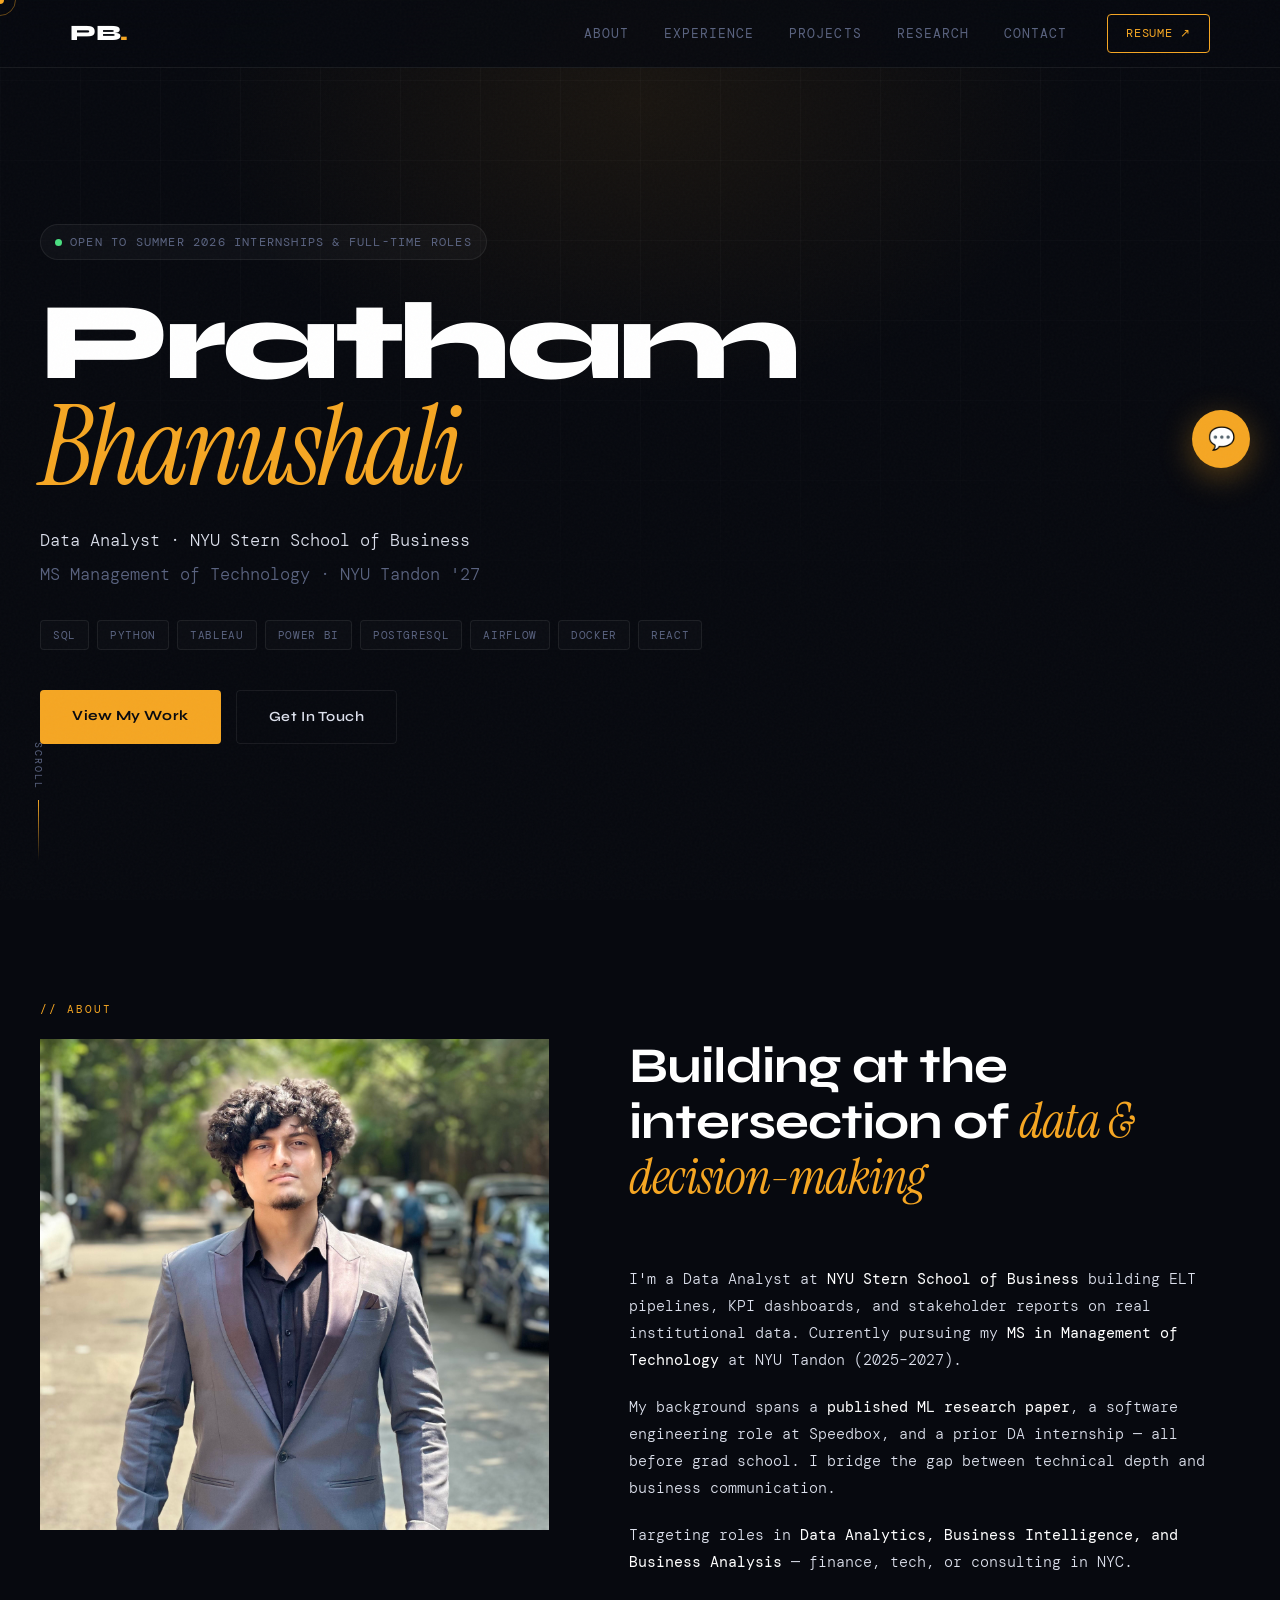
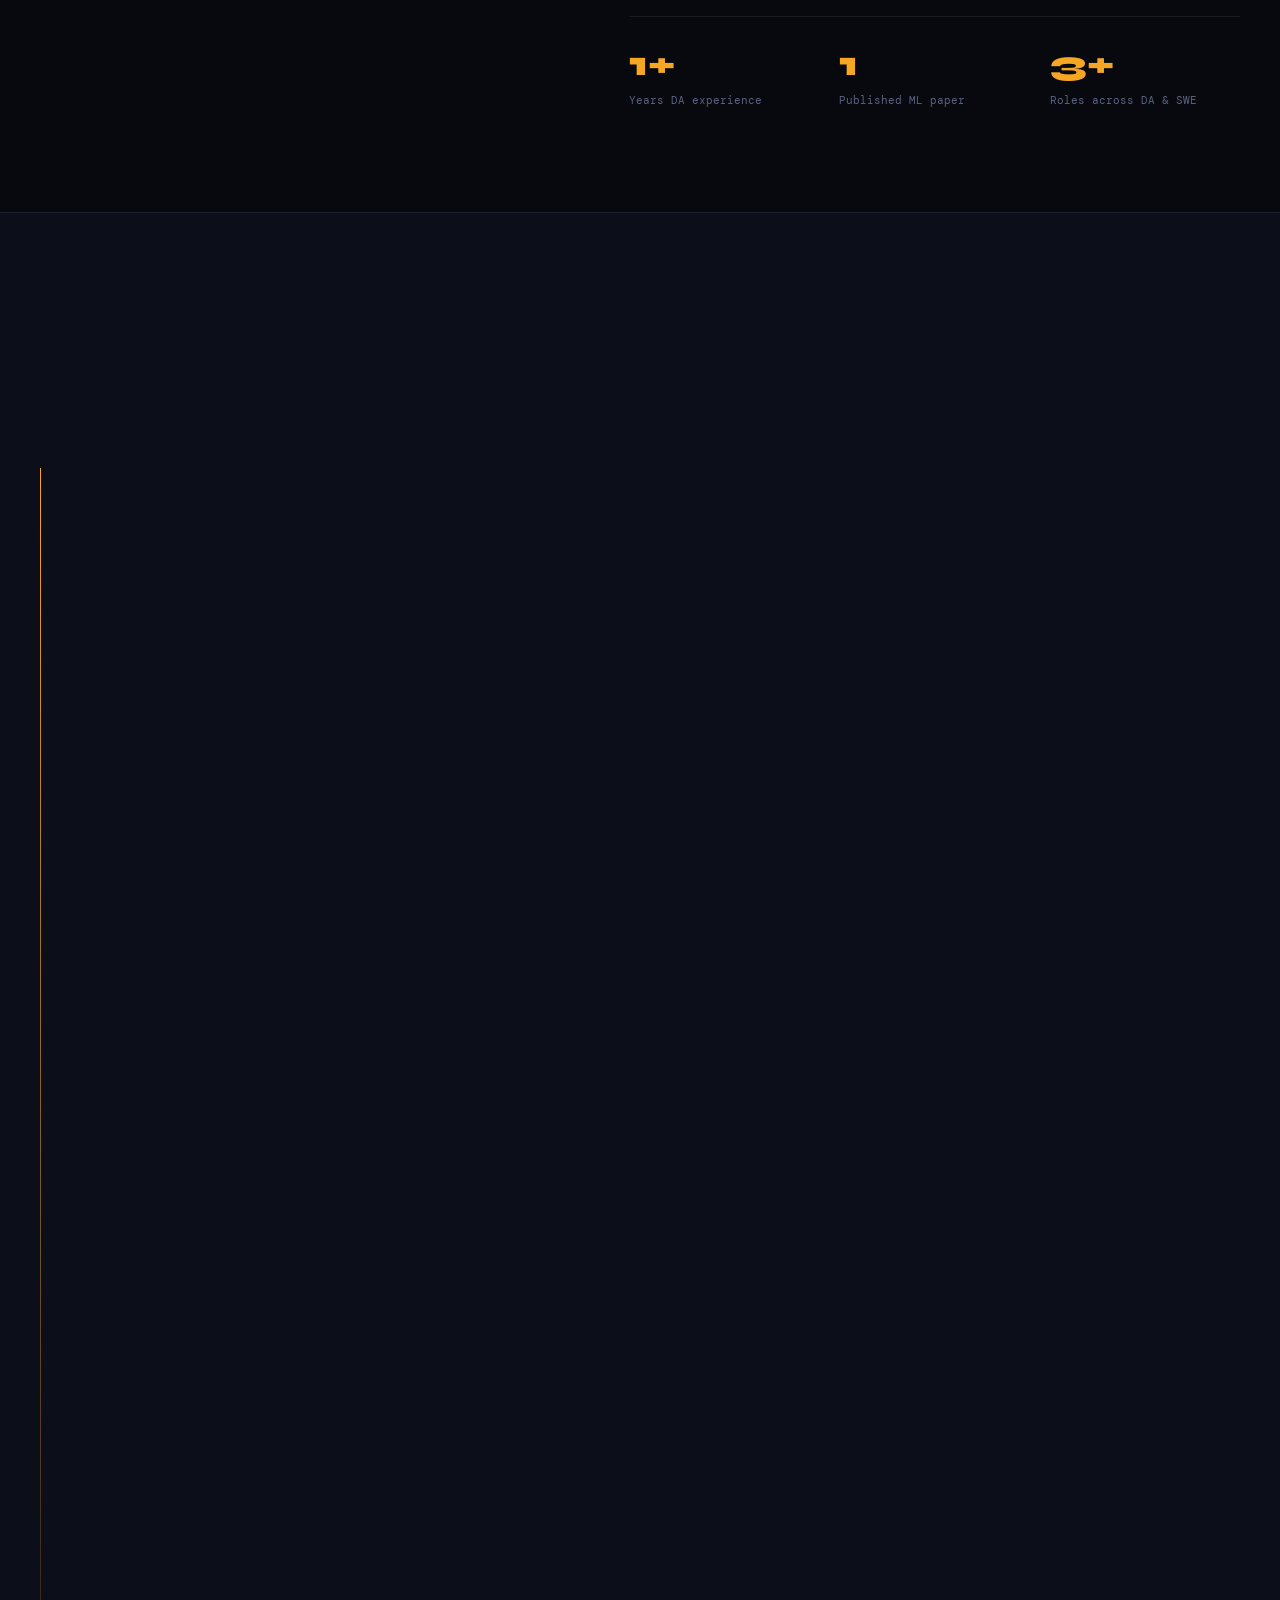
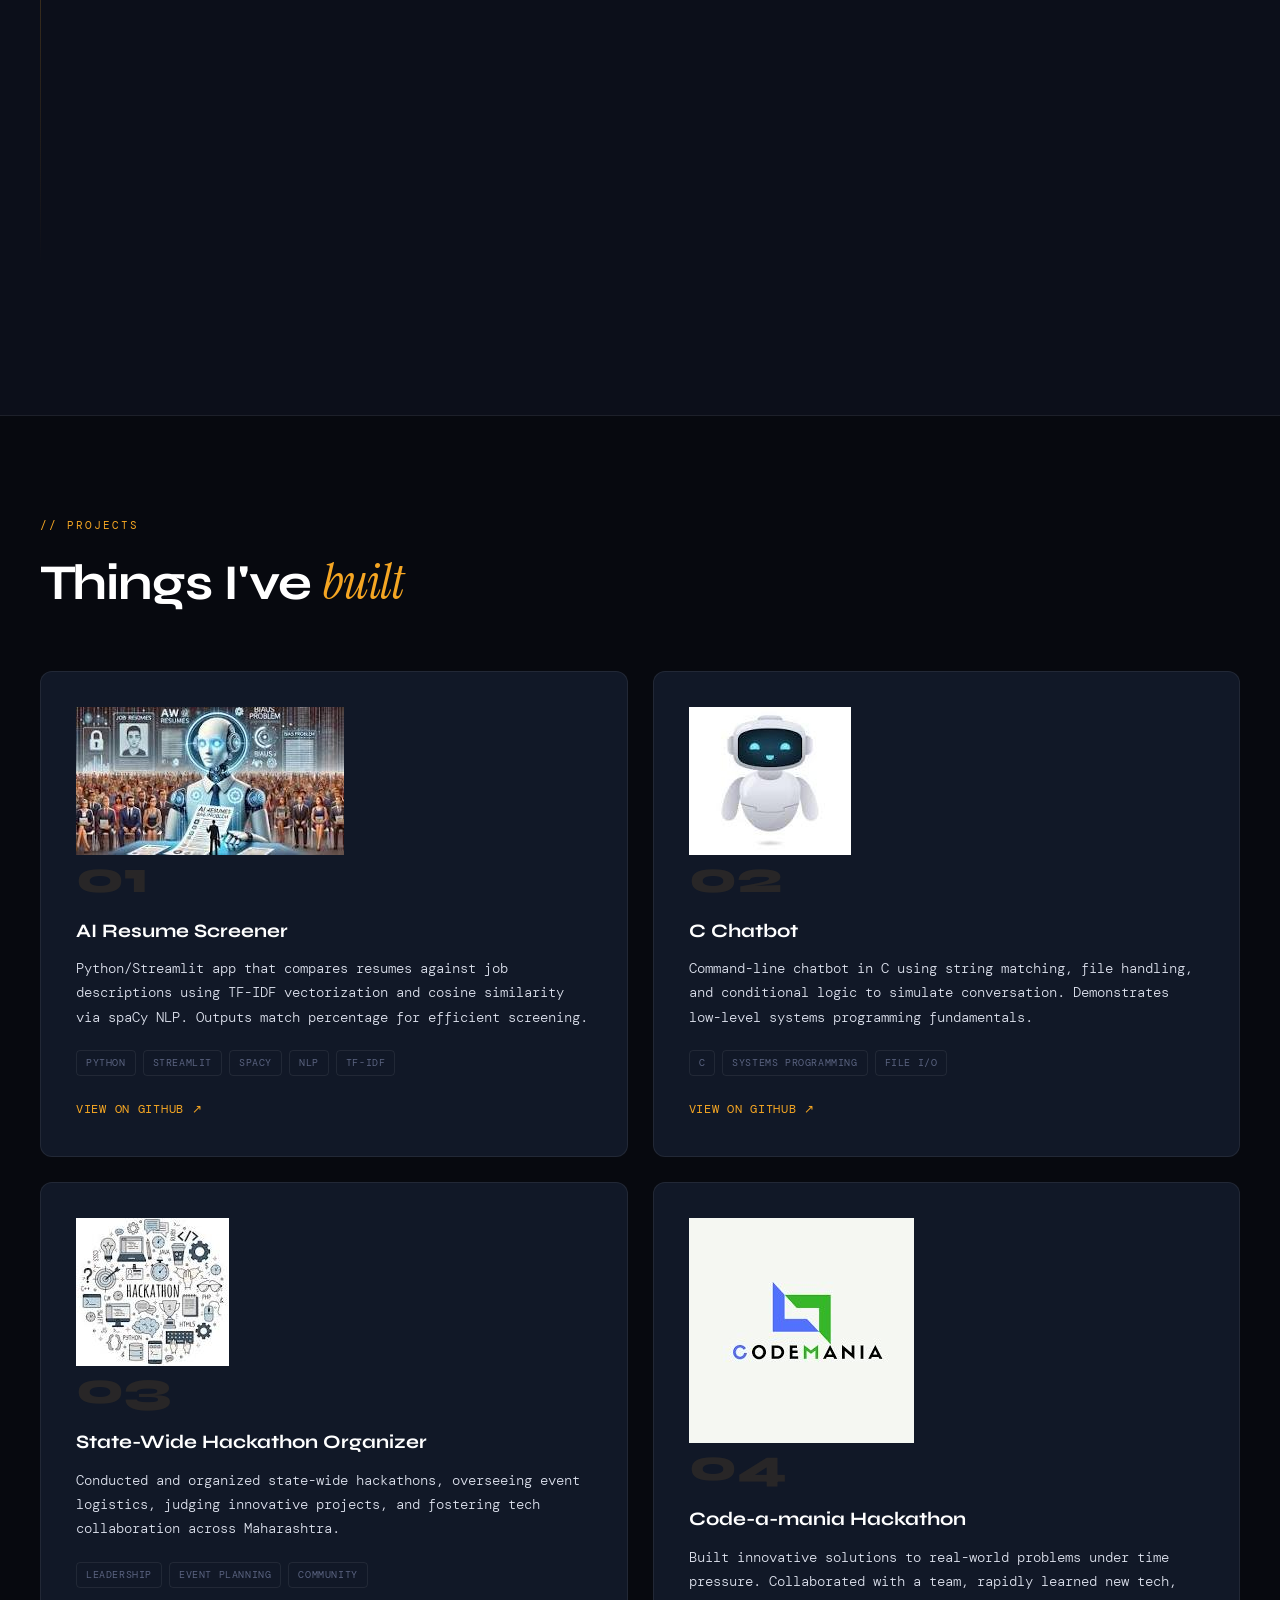
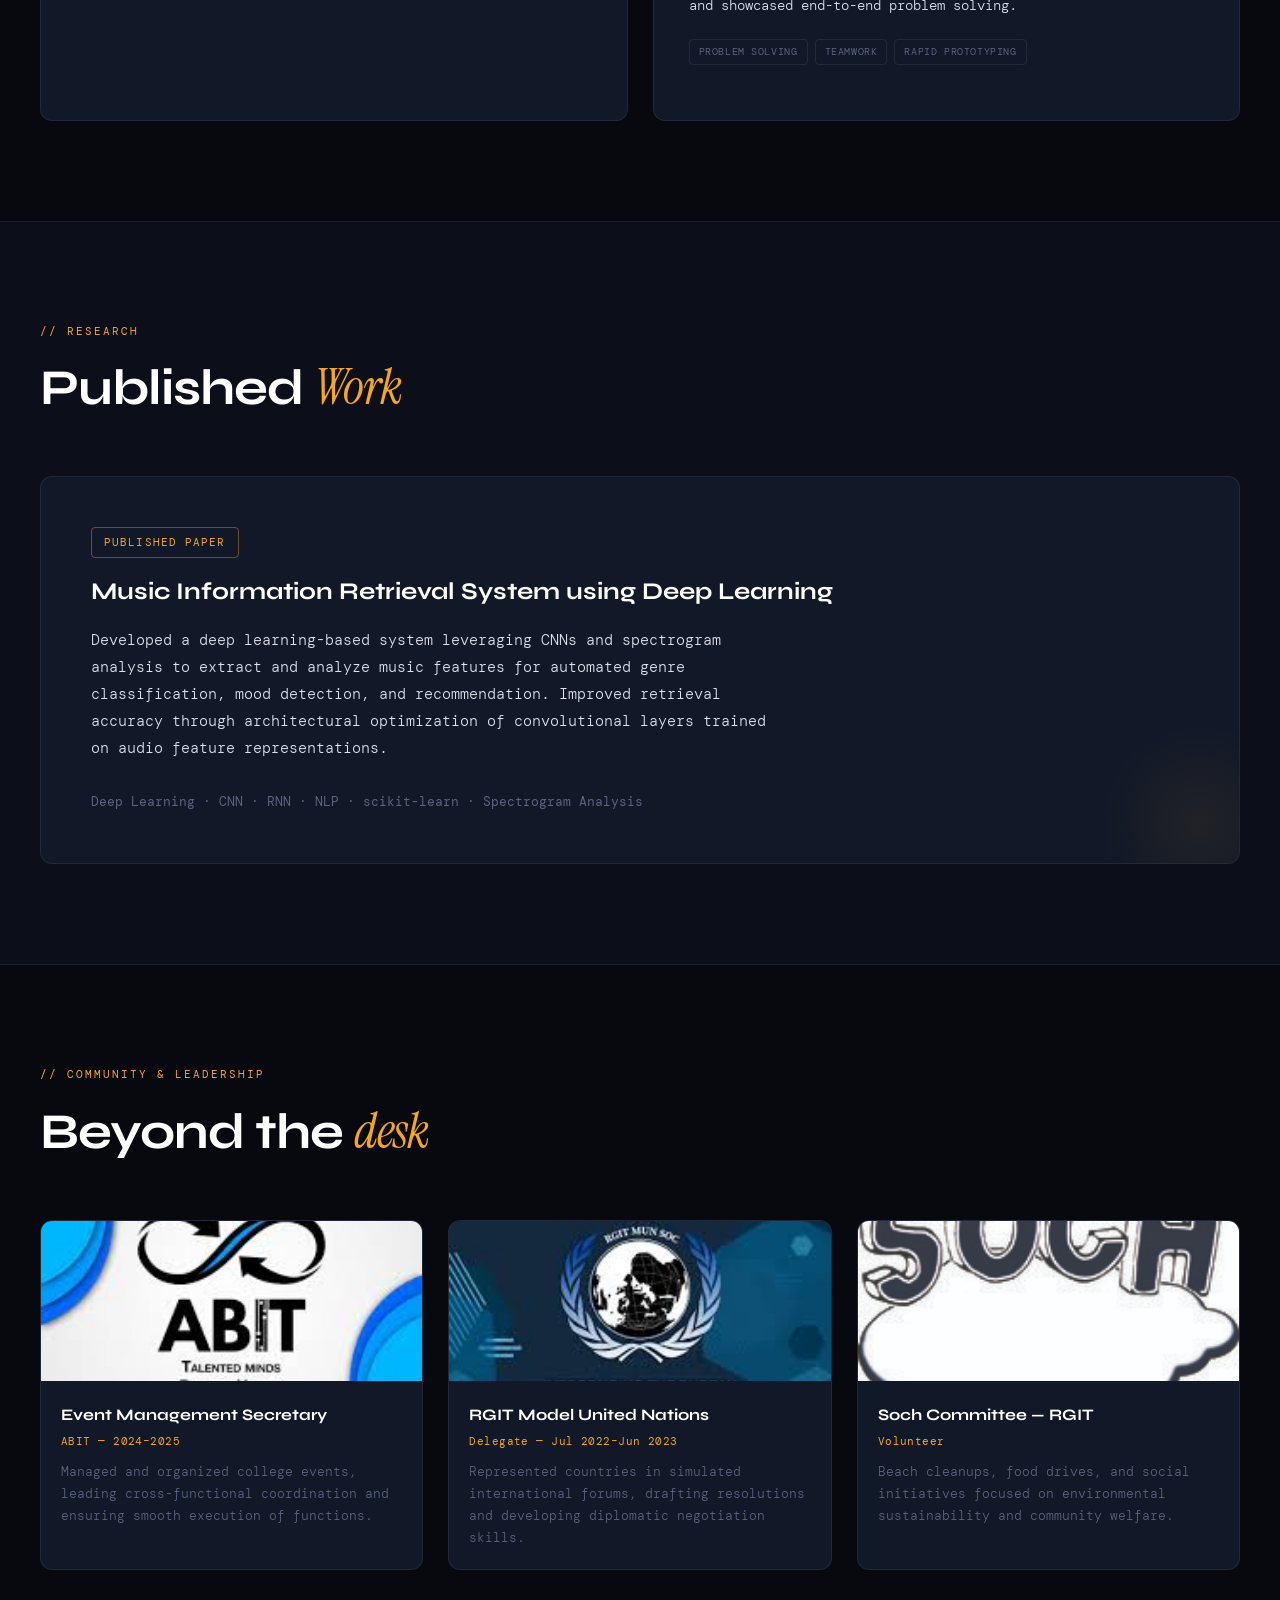
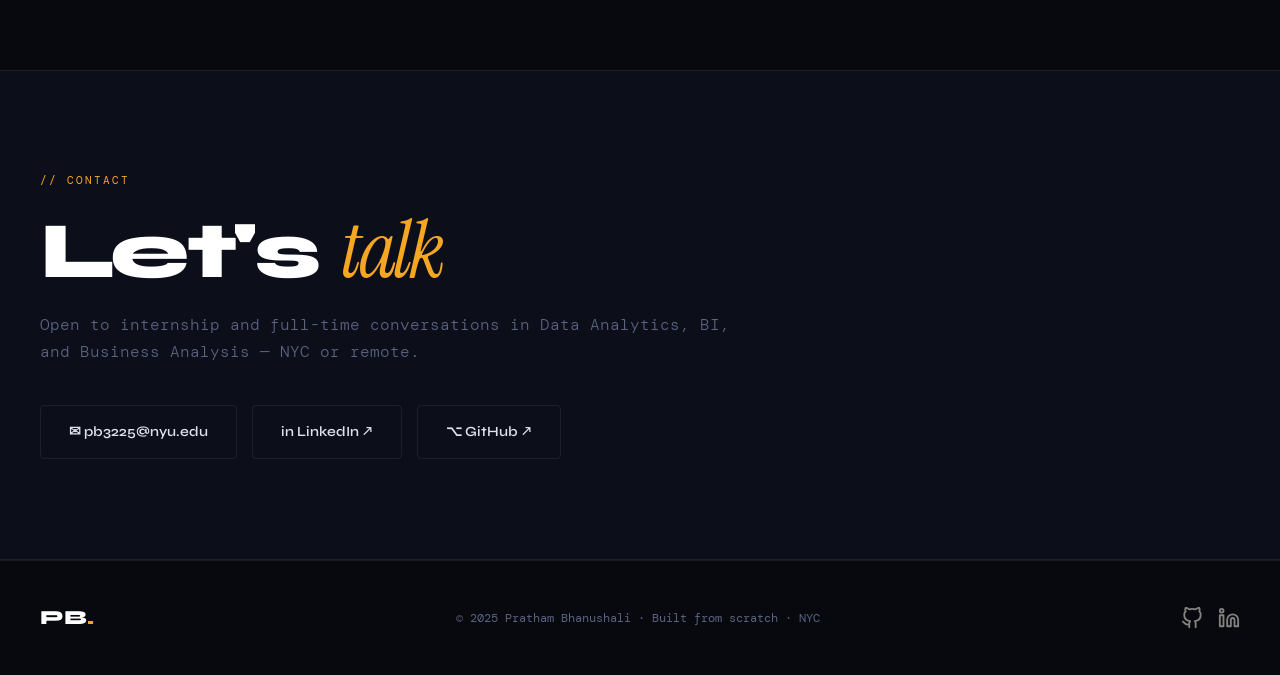
==== index.html @ a06446e1 "Required Updation" ====
<!DOCTYPE html>
<html lang="en">
<head>
<meta charset="UTF-8"/>
<meta name="viewport" content="width=device-width, initial-scale=1.0"/>
<title>Pratham Bhanushali — Data Analyst & Engineer</title>
<meta name="description" content="Pratham Bhanushali — Data Analyst at NYU Stern. MS Management of Technology, NYU Tandon. SQL, Python, Tableau, Power BI."/>
<link rel="preconnect" href="https://fonts.googleapis.com">
<link href="https://fonts.googleapis.com/css2?family=Syne:wght@400;600;700;800&family=DM+Mono:ital,wght@0,300;0,400;1,300&family=Instrument+Serif:ital@0;1&display=swap" rel="stylesheet">
<link rel="stylesheet" href="style.css"/>
</head>
<body>
<div class="cursor" id="cursor"></div>
<div class="cursor-follower" id="cursorFollower"></div>
<div class="noise"></div>

<nav class="nav" id="nav">
  <div class="nav-inner">
    <a href="#hero" class="nav-logo">PB<span class="dot">.</span></a>
    <ul class="nav-links">
      <li><a href="#about">About</a></li>
      <li><a href="#experience">Experience</a></li>
      <li><a href="#projects">Projects</a></li>
      <li><a href="#research">Research</a></li>
      <li><a href="#contact">Contact</a></li>
    </ul>
    <a href="https://drive.google.com/file/d/1Xzu3MZQym4DV-BEwbqrBFr-jGh66lBX3/view?usp=sharing" target="_blank" class="nav-resume">Resume ↗</a>
    <button class="hamburger" id="hamburger" aria-label="Menu"><span></span><span></span><span></span></button>
  </div>
  <div class="mobile-menu" id="mobileMenu">
    <a href="#about" class="mobile-link">About</a>
    <a href="#experience" class="mobile-link">Experience</a>
    <a href="#projects" class="mobile-link">Projects</a>
    <a href="#research" class="mobile-link">Research</a>
    <a href="#contact" class="mobile-link">Contact</a>
    <a href="https://drive.google.com/file/d/1Xzu3MZQym4DV-BEwbqrBFr-jGh66lBX3/view?usp=sharing" target="_blank" class="mobile-link">Resume ↗</a>
  </div>
</nav>

<!-- HERO -->
<section class="hero" id="hero">
  <div class="hero-bg-grid"></div>
  <div class="hero-glow"></div>
  <div class="hero-content">
    <div class="hero-eyebrow reveal"><span class="status-dot"></span>Open to Summer 2026 Internships &amp; Full-time Roles</div>
    <h1 class="hero-name reveal reveal-delay-1">Pratham<br/><em>Bhanushali</em></h1>
    <p class="hero-role reveal reveal-delay-2">Data Analyst · NYU Stern School of Business<br/><span class="muted">MS Management of Technology · NYU Tandon '27</span></p>
    <div class="hero-tags reveal reveal-delay-3">
      <span class="tag">SQL</span><span class="tag">Python</span><span class="tag">Tableau</span><span class="tag">Power BI</span><span class="tag">PostgreSQL</span><span class="tag">Airflow</span><span class="tag">Docker</span><span class="tag">React</span>
    </div>
    <div class="hero-cta reveal reveal-delay-4">
      <a href="#experience" class="btn-primary">View My Work</a>
      <a href="#contact" class="btn-ghost">Get In Touch</a>
    </div>
  </div>
  <div class="hero-scroll-hint"><span>scroll</span><div class="scroll-line"></div></div>
</section>

<!-- ABOUT -->
<section class="section" id="about">
  <div class="container">
    <div class="section-label reveal">// about</div>
    <div class="about-grid">
      <div class="about-left reveal">
        <div class="profile-img-wrap">
          <img src="images/pratham-profile.jpg" alt="Pratham Bhanushali" class="profile-img"/>
          <div class="profile-img-border"></div>
        </div>
      </div>
      <div class="about-right">
        <h2 class="section-title reveal">Building at the intersection of <em>data &amp; decision-making</em></h2>
        <p class="reveal reveal-delay-1">I'm a Data Analyst at <strong>NYU Stern School of Business</strong> building ELT pipelines, KPI dashboards, and stakeholder reports on real institutional data. Currently pursuing my <strong>MS in Management of Technology</strong> at NYU Tandon (2025–2027).</p>
        <p class="reveal reveal-delay-2">My background spans a <strong>published ML research paper</strong>, a software engineering role at Speedbox, and a prior DA internship — all before grad school. I bridge the gap between technical depth and business communication.</p>
        <p class="reveal reveal-delay-3">Targeting roles in <strong>Data Analytics, Business Intelligence, and Business Analysis</strong> — finance, tech, or consulting in NYC.</p>
        <div class="about-stats reveal reveal-delay-4">
          <div class="stat"><span class="stat-num">1+</span><span class="stat-label">Years DA experience</span></div>
          <div class="stat"><span class="stat-num">1</span><span class="stat-label">Published ML paper</span></div>
          <div class="stat"><span class="stat-num">3+</span><span class="stat-label">Roles across DA &amp; SWE</span></div>
        </div>
      </div>
    </div>
  </div>
</section>

<!-- EXPERIENCE -->
<section class="section section-dark" id="experience">
  <div class="container">
    <div class="section-label reveal">// experience</div>
    <h2 class="section-title reveal">Where I've <em>worked</em></h2>
    <div class="timeline">

      <div class="timeline-item reveal">
        <div class="timeline-meta"><span class="timeline-date">Jun 2025 – Present</span><span class="timeline-loc">New York, NY</span></div>
        <div class="timeline-card">
          <div class="stern-img-wrap">
            <img src="images/stern-building.svg" alt="NYU Stern School of Business" class="stern-img"/>
            <div class="stern-img-overlay"></div>
          </div>
          <div class="timeline-header">
            <div class="company-logo-text nyu">NYU<span>Stern</span></div>
            <div><h3>Data Analyst</h3><span class="company">NYU Stern School of Business</span></div>
          </div>
          <p>Building ELT pipelines and KPI dashboards on institutional data. Delivering stakeholder reports that inform strategic decisions. Real production data, real accountability.</p>
          <div class="skill-chips"><span>SQL</span><span>Python</span><span>Tableau</span><span>Power BI</span><span>Airflow</span><span>PostgreSQL</span></div>
        </div>
      </div>

      <div class="timeline-item reveal reveal-delay-1">
        <div class="timeline-meta"><span class="timeline-date">Apr 2024 – Jun 2025</span><span class="timeline-loc">Mumbai, India</span></div>
        <div class="timeline-card">
          <div class="timeline-header">
            <div class="timeline-logo-wrap"><img src="images/Speedbox-image.jpg" alt="Speedbox" class="company-logo-img"/></div>
            <div><h3>Software Developer</h3><span class="company">Speedbox</span></div>
          </div>
          <p>Built and maintained white-labelled SaaS platforms. Improved backend infrastructure, optimized performance, and shipped features in Agile sprints.</p>
          <div class="skill-chips"><span>React</span><span>REST APIs</span><span>Docker</span><span>Git</span><span>Agile/Scrum</span></div>
        </div>
      </div>

      <div class="timeline-item reveal reveal-delay-2">
        <div class="timeline-meta"><span class="timeline-date">Apr 2023 – Dec 2023</span><span class="timeline-loc">Mumbai, India</span></div>
        <div class="timeline-card">
          <div class="timeline-header">
            <div class="timeline-logo-wrap"><img src="images/WebWork-image.jpg" alt="Web Work" class="company-logo-img"/></div>
            <div><h3>Data Analyst Intern</h3><span class="company">Web Work</span></div>
          </div>
          <p>Cleaned and analyzed large datasets with Python and Excel. Built Tableau dashboards visualizing key metrics. Data models that improved operational efficiency by <strong>15%</strong>.</p>
          <div class="skill-chips"><span>Python</span><span>SQL</span><span>Tableau</span><span>Power BI</span><span>Excel</span><span>AWS</span></div>
        </div>
      </div>

    </div>
  </div>
</section>

<!-- PROJECTS -->
<section class="section" id="projects">
  <div class="container">
    <div class="section-label reveal">// projects</div>
    <h2 class="section-title reveal">Things I've <em>built</em></h2>
    <div class="projects-grid">

      <div class="project-card reveal">
        <div class="project-img-wrap"><img src="images/Ai-image.png" alt="AI Resume Screener"/></div>
        <div class="project-body">
          <div class="project-num">01</div>
          <h3>AI Resume Screener</h3>
          <p>Python/Streamlit app that compares resumes against job descriptions using TF-IDF vectorization and cosine similarity via spaCy NLP. Outputs match percentage for efficient screening.</p>
          <div class="project-tech"><span>Python</span><span>Streamlit</span><span>spaCy</span><span>NLP</span><span>TF-IDF</span></div>
          <a href="https://github.com/pratham2888/AI-Resume-Screener" target="_blank" class="project-link">View on GitHub ↗</a>
        </div>
      </div>

      <div class="project-card reveal reveal-delay-1">
        <div class="project-img-wrap"><img src="images/chat-bot.png" alt="C Chatbot"/></div>
        <div class="project-body">
          <div class="project-num">02</div>
          <h3>C Chatbot</h3>
          <p>Command-line chatbot in C using string matching, file handling, and conditional logic to simulate conversation. Demonstrates low-level systems programming fundamentals.</p>
          <div class="project-tech"><span>C</span><span>Systems Programming</span><span>File I/O</span></div>
          <a href="https://github.com/pratham2888/C-Chatbot" target="_blank" class="project-link">View on GitHub ↗</a>
        </div>
      </div>

      <div class="project-card reveal reveal-delay-2">
        <div class="project-img-wrap"><img src="images/Hackathon-image.jpg" alt="Hackathon"/></div>
        <div class="project-body">
          <div class="project-num">03</div>
          <h3>State-Wide Hackathon Organizer</h3>
          <p>Conducted and organized state-wide hackathons, overseeing event logistics, judging innovative projects, and fostering tech collaboration across Maharashtra.</p>
          <div class="project-tech"><span>Leadership</span><span>Event Planning</span><span>Community</span></div>
        </div>
      </div>

      <div class="project-card reveal reveal-delay-3">
        <div class="project-img-wrap code-img"><img src="images/Code-Mania-image.png" alt="Code-a-mania"/></div>
        <div class="project-body">
          <div class="project-num">04</div>
          <h3>Code-a-mania Hackathon</h3>
          <p>Built innovative solutions to real-world problems under time pressure. Collaborated with a team, rapidly learned new tech, and showcased end-to-end problem solving.</p>
          <div class="project-tech"><span>Problem Solving</span><span>Teamwork</span><span>Rapid Prototyping</span></div>
        </div>
      </div>

    </div>
  </div>
</section>

<!-- RESEARCH -->
<section class="section section-dark" id="research">
  <div class="container">
    <div class="section-label reveal">// research</div>
    <h2 class="section-title reveal">Published <em>Work</em></h2>
    <div class="research-card reveal">
      <div class="research-badge">Published Paper</div>
      <h3>Music Information Retrieval System using Deep Learning</h3>
      <p>Developed a deep learning-based system leveraging CNNs and spectrogram analysis to extract and analyze music features for automated genre classification, mood detection, and recommendation. Improved retrieval accuracy through architectural optimization of convolutional layers trained on audio feature representations.</p>
      <div class="research-meta"><span>Deep Learning · CNN · RNN · NLP · scikit-learn · Spectrogram Analysis</span></div>
    </div>
  </div>
</section>

<!-- COMMUNITY -->
<section class="section" id="community">
  <div class="container">
    <div class="section-label reveal">// community &amp; leadership</div>
    <h2 class="section-title reveal">Beyond the <em>desk</em></h2>
    <div class="community-grid">
      <div class="community-card reveal">
        <div class="community-img-wrap"><img src="images/ABIT-IMAGE.jpg" alt="ABIT"/></div>
        <div class="community-body">
          <h4>Event Management Secretary</h4>
          <span class="community-org">ABIT — 2024–2025</span>
          <p>Managed and organized college events, leading cross-functional coordination and ensuring smooth execution of functions.</p>
        </div>
      </div>
      <div class="community-card reveal reveal-delay-1">
        <div class="community-img-wrap"><img src="images/Mun-image.jpg" alt="RGIT MUN"/></div>
        <div class="community-body">
          <h4>RGIT Model United Nations</h4>
          <span class="community-org">Delegate — Jul 2022–Jun 2023</span>
          <p>Represented countries in simulated international forums, drafting resolutions and developing diplomatic negotiation skills.</p>
        </div>
      </div>
      <div class="community-card reveal reveal-delay-2">
        <div class="community-img-wrap"><img src="images/Soch-image.jpg" alt="Soch"/></div>
        <div class="community-body">
          <h4>Soch Committee — RGIT</h4>
          <span class="community-org">Volunteer</span>
          <p>Beach cleanups, food drives, and social initiatives focused on environmental sustainability and community welfare.</p>
        </div>
      </div>
    </div>
  </div>
</section>

<!-- CONTACT -->
<section class="section section-dark" id="contact">
  <div class="container">
    <div class="section-label reveal">// contact</div>
    <div class="contact-block reveal">
      <h2 class="contact-heading">Let's <em>talk</em></h2>
      <p class="contact-sub">Open to internship and full-time conversations in Data Analytics, BI, and Business Analysis — NYC or remote.</p>
      <div class="contact-links">
        <a href="mailto:pb3225@nyu.edu" class="contact-btn">✉ pb3225@nyu.edu</a>
        <a href="https://www.linkedin.com/in/pratham96328/" target="_blank" class="contact-btn">in LinkedIn ↗</a>
        <a href="https://github.com/pratham2888" target="_blank" class="contact-btn">⌥ GitHub ↗</a>
      </div>
    </div>
  </div>
</section>

<!-- FOOTER -->
<footer class="footer">
  <div class="container footer-inner">
    <span class="footer-logo">PB<span class="dot">.</span></span>
    <span class="footer-copy">© 2025 Pratham Bhanushali · Built from scratch · NYC</span>
    <div class="footer-socials">
      <a href="https://github.com/pratham2888" target="_blank"><img src="images/github.svg" alt="GitHub" class="footer-icon"/></a>
      <a href="https://www.linkedin.com/in/pratham96328/" target="_blank"><img src="images/linkedin.svg" alt="LinkedIn" class="footer-icon"/></a>
    </div>
  </div>
</footer>

<a href="#hero" class="back-to-top" id="backToTop">
  <img src="images/arrow-up.svg" alt="Back to Top"/>
</a>

<!-- CHATBOT -->
<div class="chat-widget" id="chatWidget">
  <button class="chat-toggle" id="chatToggle" aria-label="Open chat">
    <span class="chat-icon-open">💬</span>
    <span class="chat-icon-close">✕</span>
  </button>
  <div class="chat-panel" id="chatPanel">
    <div class="chat-header">
      <div class="chat-avatar"><img src="images/pratham-profile.jpg" alt="Pratham" class="chat-avatar-img"/></div>
      <div>
        <div class="chat-name">Ask about Pratham</div>
        <div class="chat-status"><span class="status-dot"></span> Always on</div>
      </div>
    </div>
    <div class="chat-messages" id="chatMessages">
      <div class="msg bot"><div class="msg-bubble">Hey! 👋 I'm Pratham's portfolio bot. Ask me about his experience, skills, projects, or how to reach him.</div></div>
      <div class="chat-suggestions" id="suggestions">
        <button class="suggestion" data-q="What does Pratham do?">What does he do?</button>
        <button class="suggestion" data-q="What are his skills?">His skills</button>
        <button class="suggestion" data-q="Where has he worked?">Work experience</button>
        <button class="suggestion" data-q="How do I contact him?">Contact info</button>
      </div>
    </div>
    <div class="chat-input-row">
      <input type="text" class="chat-input" id="chatInput" placeholder="Ask me anything..." autocomplete="off"/>
      <button class="chat-send" id="chatSend">→</button>
    </div>
  </div>
</div>

<script src="script.js"></script>
</body>
</html>
---- style.css ----
/* =========================================
   ROOT & RESET
========================================= */
*, *::before, *::after { margin: 0; padding: 0; box-sizing: border-box; }

:root {
  --bg: #07090f;
  --bg2: #0c0f1a;
  --surface: #111827;
  --surface2: #1c2336;
  --border: rgba(255,255,255,0.07);
  --amber: #f5a623;
  --amber2: #ffd280;
  --text: #dde1ed;
  --muted: #5a6380;
  --white: #ffffff;
  --font-display: 'Syne', sans-serif;
  --font-body: 'DM Mono', monospace;
  --font-serif: 'Instrument Serif', serif;
  --nav-h: 68px;
  --ease: cubic-bezier(0.16, 1, 0.3, 1);
}

html { font-size: 62.5%; scroll-behavior: smooth; }

body {
  font-family: var(--font-body);
  font-size: 1.5rem;
  background: var(--bg);
  color: var(--text);
  line-height: 1.7;
  overflow-x: hidden;
  cursor: none;
}

a { text-decoration: none; color: inherit; }
img { max-width: 100%; display: block; }

/* =========================================
   NOISE TEXTURE OVERLAY
========================================= */
.noise {
  position: fixed;
  inset: 0;
  z-index: 9999;
  pointer-events: none;
  opacity: 0.025;
  background-image: url("data:image/svg+xml,%3Csvg viewBox='0 0 512 512' xmlns='http://www.w3.org/2000/svg'%3E%3Cfilter id='noise'%3E%3CfeTurbulence type='fractalNoise' baseFrequency='0.75' numOctaves='4' stitchTiles='stitch'/%3E%3C/filter%3E%3Crect width='100%25' height='100%25' filter='url(%23noise)'/%3E%3C/svg%3E");
}

/* =========================================
   CUSTOM CURSOR
========================================= */
.cursor {
  width: 8px; height: 8px;
  background: var(--amber);
  border-radius: 50%;
  position: fixed;
  pointer-events: none;
  z-index: 10000;
  transition: transform 0.1s;
  transform: translate(-50%, -50%);
}
.cursor-follower {
  width: 32px; height: 32px;
  border: 1px solid rgba(245,166,35,0.4);
  border-radius: 50%;
  position: fixed;
  pointer-events: none;
  z-index: 9999;
  transition: transform 0.12s var(--ease), width 0.2s, height 0.2s, opacity 0.2s;
  transform: translate(-50%, -50%);
}
body:hover .cursor { opacity: 1; }

/* =========================================
   NAV
========================================= */
.nav {
  position: fixed;
  top: 0; left: 0; right: 0;
  height: var(--nav-h);
  z-index: 1000;
  background: rgba(7,9,15,0.8);
  backdrop-filter: blur(16px);
  -webkit-backdrop-filter: blur(16px);
  border-bottom: 1px solid var(--border);
  transition: background 0.3s;
}
.nav-inner {
  max-width: 1200px;
  margin: 0 auto;
  padding: 0 3rem;
  height: 100%;
  display: flex;
  align-items: center;
  gap: 4rem;
}
.nav-logo {
  font-family: var(--font-display);
  font-weight: 800;
  font-size: 2.2rem;
  color: var(--white);
  letter-spacing: -0.02em;
  margin-right: auto;
}
.nav-logo .dot { color: var(--amber); }
.nav-links {
  display: flex; list-style: none; gap: 3.5rem;
}
.nav-links a {
  font-size: 1.3rem;
  letter-spacing: 0.08em;
  text-transform: uppercase;
  color: var(--muted);
  transition: color 0.2s;
  position: relative;
}
.nav-links a::after {
  content: '';
  position: absolute;
  bottom: -4px; left: 0;
  width: 0; height: 1px;
  background: var(--amber);
  transition: width 0.3s var(--ease);
}
.nav-links a:hover { color: var(--white); }
.nav-links a:hover::after { width: 100%; }
.nav-resume {
  font-size: 1.2rem;
  letter-spacing: 0.06em;
  text-transform: uppercase;
  padding: 0.8rem 1.8rem;
  border: 1px solid var(--amber);
  color: var(--amber);
  border-radius: 4px;
  transition: all 0.2s;
  white-space: nowrap;
}
.nav-resume:hover { background: var(--amber); color: var(--bg); }
.hamburger {
  display: none; flex-direction: column;
  gap: 5px; background: none; border: none;
  cursor: none; padding: 5px;
}
.hamburger span {
  display: block; width: 24px; height: 1.5px;
  background: var(--text); transition: all 0.3s;
}
.mobile-menu {
  display: none;
  flex-direction: column;
  background: var(--bg2);
  border-bottom: 1px solid var(--border);
  padding: 2rem 3rem;
  gap: 1.5rem;
}
.mobile-link {
  font-size: 1.6rem; color: var(--muted);
  padding: 0.8rem 0;
  border-bottom: 1px solid var(--border);
  transition: color 0.2s;
}
.mobile-link:hover { color: var(--amber); }
.mobile-menu.open { display: flex; }
@media (max-width: 860px) {
  .nav-links, .nav-resume { display: none; }
  .hamburger { display: flex; }
}

/* =========================================
   HERO
========================================= */
.hero {
  min-height: 100vh;
  display: flex;
  align-items: center;
  position: relative;
  padding: calc(var(--nav-h) + 6rem) 3rem 6rem;
  overflow: hidden;
}
.hero-bg-grid {
  position: absolute; inset: 0;
  background-image:
    linear-gradient(rgba(255,255,255,0.025) 1px, transparent 1px),
    linear-gradient(90deg, rgba(255,255,255,0.025) 1px, transparent 1px);
  background-size: 80px 80px;
  mask-image: radial-gradient(ellipse 80% 80% at 50% 0%, black 40%, transparent 100%);
}
.hero-glow {
  position: absolute;
  top: -200px; left: 50%; transform: translateX(-50%);
  width: 900px; height: 600px;
  background: radial-gradient(ellipse, rgba(245,166,35,0.08) 0%, transparent 70%);
  pointer-events: none;
}
.hero-content {
  max-width: 1200px;
  margin: 0 auto;
  width: 100%;
  position: relative;
  z-index: 2;
}
.hero-eyebrow {
  display: inline-flex;
  align-items: center;
  gap: 0.8rem;
  font-size: 1.2rem;
  letter-spacing: 0.1em;
  text-transform: uppercase;
  color: var(--muted);
  margin-bottom: 3rem;
  border: 1px solid var(--border);
  padding: 0.7rem 1.4rem;
  border-radius: 100px;
  background: rgba(255,255,255,0.03);
}
.status-dot {
  width: 7px; height: 7px;
  background: #4ade80;
  border-radius: 50%;
  animation: pulse 2s infinite;
}
@keyframes pulse {
  0%, 100% { opacity: 1; transform: scale(1); }
  50% { opacity: 0.5; transform: scale(0.8); }
}
.hero-name {
  font-family: var(--font-display);
  font-size: clamp(5.5rem, 10vw, 11rem);
  font-weight: 800;
  line-height: 0.95;
  letter-spacing: -0.04em;
  color: var(--white);
  margin-bottom: 2.5rem;
}
.hero-name em {
  font-family: var(--font-serif);
  font-style: italic;
  color: var(--amber);
  font-weight: 400;
}
.hero-role {
  font-size: 1.7rem;
  color: var(--text);
  margin-bottom: 3rem;
  line-height: 1.8;
  font-family: var(--font-body);
  font-weight: 300;
}
.hero-role .muted { color: var(--muted); display: block; margin-top: 0.3rem; }
.hero-tags {
  display: flex; flex-wrap: wrap; gap: 0.8rem;
  margin-bottom: 4rem;
}
.tag {
  font-size: 1.1rem;
  letter-spacing: 0.06em;
  text-transform: uppercase;
  padding: 0.5rem 1.2rem;
  border: 1px solid var(--border);
  border-radius: 4px;
  color: var(--muted);
  background: rgba(255,255,255,0.02);
  transition: all 0.2s;
}
.tag:hover { border-color: var(--amber); color: var(--amber); }
.hero-cta { display: flex; gap: 1.5rem; flex-wrap: wrap; }
.btn-primary {
  padding: 1.4rem 3.2rem;
  background: var(--amber);
  color: var(--bg);
  font-family: var(--font-display);
  font-weight: 700;
  font-size: 1.4rem;
  letter-spacing: 0.04em;
  border-radius: 4px;
  transition: all 0.25s var(--ease);
  cursor: none;
}
.btn-primary:hover { background: var(--amber2); transform: translateY(-2px); box-shadow: 0 12px 40px rgba(245,166,35,0.25); }
.btn-ghost {
  padding: 1.4rem 3.2rem;
  border: 1px solid var(--border);
  color: var(--text);
  font-family: var(--font-display);
  font-weight: 600;
  font-size: 1.4rem;
  letter-spacing: 0.04em;
  border-radius: 4px;
  transition: all 0.25s var(--ease);
  cursor: none;
}
.btn-ghost:hover { border-color: var(--amber); color: var(--amber); transform: translateY(-2px); }
.hero-scroll-hint {
  position: absolute;
  bottom: 4rem; left: 3rem;
  display: flex; flex-direction: column; align-items: center; gap: 1rem;
}
.hero-scroll-hint span {
  font-size: 1rem; letter-spacing: 0.2em;
  text-transform: uppercase; color: var(--muted);
  writing-mode: vertical-lr;
}
.scroll-line {
  width: 1px; height: 60px;
  background: linear-gradient(to bottom, var(--amber), transparent);
  animation: scrollDown 2s ease-in-out infinite;
}
@keyframes scrollDown {
  0% { transform: scaleY(0); transform-origin: top; }
  50% { transform: scaleY(1); transform-origin: top; }
  51% { transform: scaleY(1); transform-origin: bottom; }
  100% { transform: scaleY(0); transform-origin: bottom; }
}

/* =========================================
   SECTIONS
========================================= */
.section {
  padding: 10rem 3rem;
  position: relative;
}
.section-dark {
  background: var(--bg2);
  border-top: 1px solid var(--border);
  border-bottom: 1px solid var(--border);
}
.container {
  max-width: 1200px;
  margin: 0 auto;
}
.section-label {
  font-size: 1.1rem;
  letter-spacing: 0.18em;
  text-transform: uppercase;
  color: var(--amber);
  margin-bottom: 2rem;
  font-family: var(--font-body);
}
.section-title {
  font-family: var(--font-display);
  font-size: clamp(3rem, 5vw, 5rem);
  font-weight: 700;
  line-height: 1.1;
  letter-spacing: -0.02em;
  color: var(--white);
  margin-bottom: 6rem;
}
.section-title em {
  font-family: var(--font-serif);
  font-style: italic;
  color: var(--amber);
  font-weight: 400;
}

/* =========================================
   ABOUT
========================================= */
.about-grid {
  display: grid;
  grid-template-columns: 1fr 1.2fr;
  gap: 8rem;
  align-items: start;
}
@media (max-width: 860px) { .about-grid { grid-template-columns: 1fr; gap: 4rem; } }
.about-left .section-title { margin-bottom: 0; }
.about-right p {
  font-size: 1.5rem;
  color: var(--text);
  margin-bottom: 2rem;
  font-weight: 300;
  line-height: 1.8;
}
.about-right strong { color: var(--white); font-weight: 400; }
.about-stats {
  display: grid; grid-template-columns: repeat(3, 1fr);
  gap: 2rem; margin-top: 4rem;
  padding-top: 3rem;
  border-top: 1px solid var(--border);
}
@media (max-width: 600px) { .about-stats { grid-template-columns: 1fr; } }
.stat-num {
  display: block;
  font-family: var(--font-display);
  font-size: 3.5rem;
  font-weight: 800;
  color: var(--amber);
  line-height: 1;
  margin-bottom: 0.5rem;
}
.stat-label {
  font-size: 1.1rem;
  color: var(--muted);
  line-height: 1.4;
}

/* =========================================
   TIMELINE
========================================= */
.timeline {
  position: relative;
  padding-left: 3rem;
}
.timeline::before {
  content: '';
  position: absolute;
  left: 0; top: 0; bottom: 0;
  width: 1px;
  background: linear-gradient(to bottom, var(--amber), transparent);
}
.timeline-item {
  position: relative;
  margin-bottom: 5rem;
  padding-left: 4rem;
}
.timeline-item::before {
  content: '';
  position: absolute;
  left: -4px; top: 0.8rem;
  width: 9px; height: 9px;
  background: var(--amber);
  border-radius: 50%;
  border: 2px solid var(--bg2);
}
.timeline-meta {
  display: flex; gap: 2rem;
  margin-bottom: 1.2rem;
  font-size: 1.1rem;
  color: var(--muted);
  letter-spacing: 0.05em;
}
.timeline-card {
  background: var(--surface);
  border: 1px solid var(--border);
  border-radius: 12px;
  padding: 3rem;
  transition: border-color 0.3s, transform 0.3s var(--ease);
}
.timeline-card:hover {
  border-color: rgba(245,166,35,0.3);
  transform: translateX(4px);
}
.timeline-header {
  display: flex;
  align-items: baseline;
  gap: 1.5rem;
  margin-bottom: 1.5rem;
  flex-wrap: wrap;
}
.timeline-header h3 {
  font-family: var(--font-display);
  font-size: 2rem;
  font-weight: 700;
  color: var(--white);
}
.company {
  font-size: 1.3rem;
  color: var(--amber);
  letter-spacing: 0.04em;
}
.timeline-card p {
  font-size: 1.4rem;
  color: var(--text);
  font-weight: 300;
  margin-bottom: 2rem;
  line-height: 1.8;
}
.timeline-card strong { color: var(--amber); font-weight: 400; }
.skill-chips {
  display: flex; flex-wrap: wrap; gap: 0.7rem;
}
.skill-chips span {
  font-size: 1.05rem;
  letter-spacing: 0.05em;
  padding: 0.4rem 1rem;
  border: 1px solid var(--border);
  border-radius: 4px;
  color: var(--muted);
  background: rgba(255,255,255,0.02);
}

/* =========================================
   PROJECTS
========================================= */
.projects-grid {
  display: grid;
  grid-template-columns: 1fr 1fr;
  gap: 2.5rem;
}
@media (max-width: 720px) { .projects-grid { grid-template-columns: 1fr; } }
.project-card {
  background: var(--surface);
  border: 1px solid var(--border);
  border-radius: 12px;
  padding: 3.5rem;
  position: relative;
  overflow: hidden;
  transition: border-color 0.3s, transform 0.3s var(--ease);
}
.project-card::before {
  content: '';
  position: absolute;
  top: 0; left: 0; right: 0;
  height: 2px;
  background: linear-gradient(90deg, transparent, var(--amber), transparent);
  transform: scaleX(0);
  transition: transform 0.4s var(--ease);
}
.project-card:hover { border-color: rgba(245,166,35,0.2); transform: translateY(-4px); }
.project-card:hover::before { transform: scaleX(1); }
.project-num {
  font-family: var(--font-display);
  font-size: 4.5rem;
  font-weight: 800;
  color: rgba(245,166,35,0.1);
  line-height: 1;
  margin-bottom: 1.5rem;
}
.project-card h3 {
  font-family: var(--font-display);
  font-size: 2rem;
  font-weight: 700;
  color: var(--white);
  margin-bottom: 1.5rem;
}
.project-card p {
  font-size: 1.35rem;
  color: var(--text);
  font-weight: 300;
  line-height: 1.8;
  margin-bottom: 2rem;
}
.project-tech {
  display: flex; flex-wrap: wrap; gap: 0.7rem;
  margin-bottom: 2.5rem;
}
.project-tech span {
  font-size: 1rem;
  letter-spacing: 0.06em;
  text-transform: uppercase;
  padding: 0.35rem 0.9rem;
  border: 1px solid var(--border);
  border-radius: 4px;
  color: var(--muted);
}
.project-link {
  font-size: 1.2rem;
  letter-spacing: 0.06em;
  text-transform: uppercase;
  color: var(--amber);
  transition: letter-spacing 0.2s;
}
.project-link:hover { letter-spacing: 0.12em; }

/* =========================================
   RESEARCH
========================================= */
.research-card {
  background: var(--surface);
  border: 1px solid var(--border);
  border-radius: 12px;
  padding: 5rem;
  position: relative;
  overflow: hidden;
}
.research-card::after {
  content: '';
  position: absolute;
  bottom: -60px; right: -60px;
  width: 200px; height: 200px;
  border-radius: 50%;
  background: radial-gradient(circle, rgba(245,166,35,0.08), transparent 70%);
}
.research-badge {
  display: inline-block;
  font-size: 1.1rem;
  letter-spacing: 0.1em;
  text-transform: uppercase;
  padding: 0.5rem 1.2rem;
  border: 1px solid rgba(245,166,35,0.4);
  border-radius: 4px;
  color: var(--amber);
  margin-bottom: 2rem;
}
.research-card h3 {
  font-family: var(--font-display);
  font-size: 2.5rem;
  font-weight: 700;
  color: var(--white);
  line-height: 1.2;
  margin-bottom: 2rem;
}
.research-card p {
  font-size: 1.5rem;
  font-weight: 300;
  color: var(--text);
  line-height: 1.8;
  max-width: 75ch;
  margin-bottom: 3rem;
}
.research-meta { font-size: 1.25rem; color: var(--muted); }

/* =========================================
   CONTACT
========================================= */
.contact-block { max-width: 700px; }
.contact-heading {
  font-family: var(--font-display);
  font-size: clamp(4rem, 8vw, 8rem);
  font-weight: 800;
  letter-spacing: -0.04em;
  color: var(--white);
  line-height: 1;
  margin-bottom: 2rem;
}
.contact-heading em {
  font-family: var(--font-serif);
  font-style: italic;
  color: var(--amber);
  font-weight: 400;
}
.contact-sub {
  font-size: 1.6rem;
  color: var(--muted);
  font-weight: 300;
  margin-bottom: 4rem;
  line-height: 1.7;
}
.contact-links { display: flex; flex-wrap: wrap; gap: 1.5rem; }
.contact-btn {
  padding: 1.4rem 2.8rem;
  border: 1px solid var(--border);
  border-radius: 4px;
  font-family: var(--font-display);
  font-size: 1.4rem;
  font-weight: 600;
  color: var(--text);
  transition: all 0.25s var(--ease);
  cursor: none;
}
.contact-btn:hover { border-color: var(--amber); color: var(--amber); transform: translateY(-2px); }

/* =========================================
   FOOTER
========================================= */
.footer {
  padding: 4rem 3rem;
  border-top: 1px solid var(--border);
  background: var(--bg);
}
.footer-inner {
  display: flex;
  align-items: center;
  justify-content: space-between;
  flex-wrap: wrap;
  gap: 2rem;
}
.footer-logo {
  font-family: var(--font-display);
  font-size: 2rem;
  font-weight: 800;
  color: var(--white);
}
.footer-copy { font-size: 1.2rem; color: var(--muted); }

/* =========================================
   REVEAL ANIMATIONS
========================================= */
.reveal {
  opacity: 0;
  transform: translateY(28px);
  transition: opacity 0.7s var(--ease), transform 0.7s var(--ease);
}
.reveal.visible { opacity: 1; transform: translateY(0); }
.reveal-delay-1 { transition-delay: 0.1s; }
.reveal-delay-2 { transition-delay: 0.2s; }
.reveal-delay-3 { transition-delay: 0.3s; }
.reveal-delay-4 { transition-delay: 0.4s; }

/* =========================================
   CHATBOT WIDGET
========================================= */
.chat-widget {
  position: fixed;
  bottom: 3rem;
  right: 3rem;
  z-index: 5000;
  display: flex;
  flex-direction: column;
  align-items: flex-end;
  gap: 1.5rem;
}
.chat-toggle {
  width: 58px; height: 58px;
  border-radius: 50%;
  background: var(--amber);
  border: none;
  cursor: none;
  display: flex; align-items: center; justify-content: center;
  font-size: 2.2rem;
  box-shadow: 0 8px 32px rgba(245,166,35,0.35);
  transition: transform 0.3s var(--ease), background 0.2s;
  position: relative;
}
.chat-toggle:hover { transform: scale(1.1); background: var(--amber2); }
.chat-icon-open, .chat-icon-close { position: absolute; transition: opacity 0.2s, transform 0.3s var(--ease); }
.chat-icon-close { opacity: 0; transform: rotate(-90deg); font-size: 1.8rem; }
.chat-widget.open .chat-icon-open { opacity: 0; transform: rotate(90deg); }
.chat-widget.open .chat-icon-close { opacity: 1; transform: rotate(0deg); }

.chat-panel {
  width: 380px;
  max-height: 520px;
  background: var(--surface);
  border: 1px solid var(--border);
  border-radius: 16px;
  display: flex;
  flex-direction: column;
  overflow: hidden;
  box-shadow: 0 24px 80px rgba(0,0,0,0.6);
  transform: scale(0.9) translateY(16px);
  opacity: 0;
  pointer-events: none;
  transition: all 0.35s var(--ease);
  transform-origin: bottom right;
}
.chat-widget.open .chat-panel {
  transform: scale(1) translateY(0);
  opacity: 1;
  pointer-events: all;
}
.chat-header {
  padding: 2rem 2rem 1.8rem;
  border-bottom: 1px solid var(--border);
  display: flex;
  align-items: center;
  gap: 1.2rem;
  background: var(--surface2);
}
.chat-avatar {
  width: 40px; height: 40px;
  background: var(--amber);
  border-radius: 50%;
  display: flex; align-items: center; justify-content: center;
  font-family: var(--font-display);
  font-weight: 800;
  font-size: 1.6rem;
  color: var(--bg);
  flex-shrink: 0;
}
.chat-name {
  font-family: var(--font-display);
  font-weight: 700;
  font-size: 1.4rem;
  color: var(--white);
}
.chat-status {
  font-size: 1.1rem;
  color: var(--muted);
  display: flex;
  align-items: center;
  gap: 0.5rem;
  margin-top: 0.2rem;
}
.chat-status .status-dot { width: 6px; height: 6px; }
.chat-messages {
  flex: 1;
  overflow-y: auto;
  padding: 2rem;
  display: flex;
  flex-direction: column;
  gap: 1.2rem;
  scrollbar-width: thin;
  scrollbar-color: var(--surface2) transparent;
}
.msg { display: flex; }
.msg.bot { justify-content: flex-start; }
.msg.user { justify-content: flex-end; }
.msg-bubble {
  max-width: 85%;
  padding: 1.1rem 1.5rem;
  border-radius: 12px;
  font-size: 1.3rem;
  line-height: 1.6;
  font-weight: 300;
}
.msg.bot .msg-bubble {
  background: var(--surface2);
  color: var(--text);
  border-bottom-left-radius: 4px;
}
.msg.user .msg-bubble {
  background: var(--amber);
  color: var(--bg);
  border-bottom-right-radius: 4px;
  font-weight: 400;
}
.chat-suggestions {
  display: flex;
  flex-wrap: wrap;
  gap: 0.8rem;
  margin-top: 0.5rem;
}
.suggestion {
  font-size: 1.15rem;
  padding: 0.6rem 1.2rem;
  border: 1px solid var(--border);
  border-radius: 100px;
  background: rgba(255,255,255,0.03);
  color: var(--muted);
  cursor: none;
  transition: all 0.2s;
  font-family: var(--font-body);
}
.suggestion:hover { border-color: var(--amber); color: var(--amber); }
.typing .msg-bubble {
  display: flex; gap: 4px; align-items: center;
  padding: 1.2rem 1.5rem;
}
.typing .msg-bubble span {
  width: 6px; height: 6px;
  background: var(--muted);
  border-radius: 50%;
  animation: typingBounce 1.2s ease-in-out infinite;
}
.typing .msg-bubble span:nth-child(2) { animation-delay: 0.15s; }
.typing .msg-bubble span:nth-child(3) { animation-delay: 0.3s; }
@keyframes typingBounce {
  0%, 60%, 100% { transform: translateY(0); opacity: 0.4; }
  30% { transform: translateY(-6px); opacity: 1; }
}
.chat-input-row {
  padding: 1.5rem 2rem;
  border-top: 1px solid var(--border);
  display: flex;
  gap: 1rem;
  background: var(--surface2);
}
.chat-input {
  flex: 1;
  background: var(--surface);
  border: 1px solid var(--border);
  border-radius: 8px;
  padding: 1rem 1.4rem;
  font-size: 1.3rem;
  font-family: var(--font-body);
  color: var(--text);
  outline: none;
  transition: border-color 0.2s;
  cursor: none;
}
.chat-input::placeholder { color: var(--muted); }
.chat-input:focus { border-color: rgba(245,166,35,0.4); }
.chat-send {
  width: 42px; height: 42px;
  background: var(--amber);
  border: none;
  border-radius: 8px;
  font-size: 1.8rem;
  color: var(--bg);
  cursor: none;
  transition: background 0.2s, transform 0.15s;
  flex-shrink: 0;
  display: flex; align-items: center; justify-content: center;
}
.chat-send:hover { background: var(--amber2); transform: scale(1.05); }
@media (max-width: 480px) {
  .chat-panel { width: calc(100vw - 4rem); }
  .chat-widget { right: 2rem; bottom: 2rem; }
}

/* =========================================
   DOT
========================================= */
.dot { color: var(--amber); }

/* =========================================
   STERN BUILDING IMAGE in timeline card
========================================= */
.stern-img-wrap {
  position: relative;
  width: 100%;
  height: 200px;
  overflow: hidden;
  border-radius: 8px;
  margin-bottom: 2rem;
}
.stern-img {
  width: 100%;
  height: 100%;
  object-fit: cover;
  display: block;
  transition: transform 0.5s var(--ease);
}
.timeline-card:hover .stern-img { transform: scale(1.03); }
.stern-img-overlay {
  position: absolute;
  inset: 0;
  background: linear-gradient(to bottom, transparent 50%, var(--surface) 100%);
  pointer-events: none;
}

/* =========================================
   COMMUNITY SECTION
========================================= */
.community-grid {
  display: grid;
  grid-template-columns: repeat(3, 1fr);
  gap: 2.5rem;
}
@media (max-width: 860px) { .community-grid { grid-template-columns: 1fr; } }

.community-card {
  background: var(--surface);
  border: 1px solid var(--border);
  border-radius: 12px;
  overflow: hidden;
  transition: border-color 0.3s, transform 0.3s var(--ease);
}
.community-card:hover { border-color: rgba(245,166,35,0.25); transform: translateY(-4px); }
.community-img-wrap {
  width: 100%;
  height: 160px;
  overflow: hidden;
  background: var(--surface2);
  display: flex;
  align-items: center;
  justify-content: center;
}
.community-img-wrap img {
  width: 100%;
  height: 100%;
  object-fit: cover;
  transition: transform 0.4s var(--ease);
}
.community-card:hover .community-img-wrap img { transform: scale(1.06); }
.community-body {
  padding: 2rem;
}
.community-body h4 {
  font-family: var(--font-display);
  font-size: 1.6rem;
  font-weight: 700;
  color: var(--white);
  margin-bottom: 0.4rem;
}
.community-org {
  display: block;
  font-size: 1.1rem;
  color: var(--amber);
  letter-spacing: 0.04em;
  margin-bottom: 1rem;
}
.community-body p {
  font-size: 1.3rem;
  color: var(--muted);
  font-weight: 300;
  line-height: 1.7;
}

/* =========================================
   PROJECT BODY continued
========================================= */
.project-body h3 {
  font-family: var(--font-display);
  font-size: 1.9rem;
  font-weight: 700;
  color: var(--white);
  margin-bottom: 1rem;
}
.project-body p {
  font-size: 1.35rem;
  color: var(--text);
  font-weight: 300;
  line-height: 1.8;
  margin-bottom: 2rem;
  flex: 1;
}
.project-tech {
  display: flex; flex-wrap: wrap; gap: 0.7rem;
  margin-bottom: 2rem;
}
.project-tech span {
  font-size: 1rem;
  letter-spacing: 0.06em;
  text-transform: uppercase;
  padding: 0.35rem 0.9rem;
  border: 1px solid var(--border);
  border-radius: 4px;
  color: var(--muted);
}
.project-link {
  font-size: 1.2rem;
  letter-spacing: 0.06em;
  text-transform: uppercase;
  color: var(--amber);
  transition: letter-spacing 0.2s;
  margin-top: auto;
}
.project-link:hover { letter-spacing: 0.14em; }

/* =========================================
   RESEARCH
========================================= */
.research-card {
  background: var(--surface);
  border: 1px solid var(--border);
  border-radius: 12px;
  padding: 5rem;
  position: relative;
  overflow: hidden;
}
.research-card::after {
  content: '';
  position: absolute;
  bottom: -60px; right: -60px;
  width: 200px; height: 200px;
  border-radius: 50%;
  background: radial-gradient(circle, rgba(245,166,35,0.07), transparent 70%);
}
.research-badge {
  display: inline-block;
  font-size: 1.1rem;
  letter-spacing: 0.1em;
  text-transform: uppercase;
  padding: 0.5rem 1.2rem;
  border: 1px solid rgba(245,166,35,0.4);
  border-radius: 4px;
  color: var(--amber);
  margin-bottom: 2rem;
}
.research-card h3 {
  font-family: var(--font-display);
  font-size: 2.4rem;
  font-weight: 700;
  color: var(--white);
  line-height: 1.2;
  margin-bottom: 2rem;
}
.research-card p {
  font-size: 1.5rem;
  font-weight: 300;
  color: var(--text);
  line-height: 1.8;
  max-width: 75ch;
  margin-bottom: 3rem;
}
.research-meta { font-size: 1.25rem; color: var(--muted); }

/* =========================================
   CONTACT
========================================= */
.contact-block { max-width: 700px; }
.contact-heading {
  font-family: var(--font-display);
  font-size: clamp(4rem, 8vw, 8rem);
  font-weight: 800;
  letter-spacing: -0.04em;
  color: var(--white);
  line-height: 1;
  margin-bottom: 2rem;
}
.contact-heading em {
  font-family: var(--font-serif);
  font-style: italic;
  color: var(--amber);
  font-weight: 400;
}
.contact-sub { font-size: 1.6rem; color: var(--muted); font-weight: 300; margin-bottom: 4rem; line-height: 1.7; }
.contact-links { display: flex; flex-wrap: wrap; gap: 1.5rem; }
.contact-btn {
  padding: 1.4rem 2.8rem;
  border: 1px solid var(--border);
  border-radius: 4px;
  font-family: var(--font-display);
  font-size: 1.4rem;
  font-weight: 600;
  color: var(--text);
  transition: all 0.25s var(--ease);
  cursor: none;
}
.contact-btn:hover { border-color: var(--amber); color: var(--amber); transform: translateY(-2px); }

/* =========================================
   FOOTER
========================================= */
.footer { padding: 4rem 3rem; border-top: 1px solid var(--border); }
.footer-inner {
  display: flex; align-items: center; justify-content: space-between;
  flex-wrap: wrap; gap: 2rem;
}
.footer-logo { font-family: var(--font-display); font-size: 2rem; font-weight: 800; color: var(--white); }
.footer-copy { font-size: 1.2rem; color: var(--muted); }
.footer-socials { display: flex; gap: 1.5rem; }
.footer-icon { width: 22px; height: 22px; filter: invert(50%) sepia(10%); transition: filter 0.2s; }
.footer-socials a:hover .footer-icon { filter: invert(70%) sepia(60%) saturate(400%) hue-rotate(10deg); }

/* =========================================
   BACK TO TOP
========================================= */
.back-to-top {
  position: fixed;
  bottom: 12rem; right: 3rem;
  width: 46px; height: 46px;
  background: var(--surface2);
  border: 1px solid var(--border);
  border-radius: 50%;
  display: flex; align-items: center; justify-content: center;
  opacity: 0; visibility: hidden;
  transition: all 0.3s var(--ease);
  z-index: 100;
}
.back-to-top.visible { opacity: 1; visibility: visible; }
.back-to-top:hover { border-color: var(--amber); transform: translateY(-3px); }
.back-to-top img { width: 18px; filter: invert(80%); }

/* =========================================
   CHAT AVATAR IMG
========================================= */
.chat-avatar {
  width: 40px; height: 40px;
  border-radius: 50%;
  overflow: hidden;
  flex-shrink: 0;
  border: 2px solid var(--amber);
}
.chat-avatar-img {
  width: 100%; height: 100%;
  object-fit: cover;
  object-position: top center;
}

/* =========================================
   ABOUT RIGHT (text side)
========================================= */
.about-right p {
  font-size: 1.5rem; color: var(--text); margin-bottom: 2rem;
  font-weight: 300; line-height: 1.8;
}
.about-right strong { color: var(--white); font-weight: 400; }
.about-stats {
  display: grid; grid-template-columns: repeat(3, 1fr);
  gap: 2rem; margin-top: 4rem;
  padding-top: 3rem;
  border-top: 1px solid var(--border);
}
@media (max-width: 600px) { .about-stats { grid-template-columns: 1fr; } }
.stat-num {
  display: block;
  font-family: var(--font-display);
  font-size: 3.5rem; font-weight: 800;
  color: var(--amber); line-height: 1; margin-bottom: 0.5rem;
}
.stat-label { font-size: 1.1rem; color: var(--muted); line-height: 1.4; }

/* =========================================
   TIMELINE (complete)
========================================= */
.timeline { position: relative; padding-left: 3rem; }
.timeline::before {
  content: ''; position: absolute;
  left: 0; top: 0; bottom: 0; width: 1px;
  background: linear-gradient(to bottom, var(--amber), transparent);
}
.timeline-item { position: relative; margin-bottom: 5rem; padding-left: 4rem; }
.timeline-item::before {
  content: ''; position: absolute;
  left: -4px; top: 0.8rem;
  width: 9px; height: 9px;
  background: var(--amber); border-radius: 50%;
  border: 2px solid var(--bg2);
}
.timeline-meta { display: flex; gap: 2rem; margin-bottom: 1.2rem; font-size: 1.1rem; color: var(--muted); letter-spacing: 0.05em; }
.timeline-card {
  background: var(--surface); border: 1px solid var(--border);
  border-radius: 12px; padding: 3rem;
  transition: border-color 0.3s, transform 0.3s var(--ease);
  overflow: hidden;
}
.timeline-card:hover { border-color: rgba(245,166,35,0.3); transform: translateX(4px); }
.timeline-header { display: flex; align-items: center; gap: 1.5rem; margin-bottom: 1.5rem; flex-wrap: wrap; }
.timeline-header h3 { font-family: var(--font-display); font-size: 2rem; font-weight: 700; color: var(--white); }
.company { font-size: 1.3rem; color: var(--amber); letter-spacing: 0.04em; }
.timeline-card p { font-size: 1.4rem; color: var(--text); font-weight: 300; margin-bottom: 2rem; line-height: 1.8; }
.timeline-card strong { color: var(--amber); font-weight: 400; }
.skill-chips { display: flex; flex-wrap: wrap; gap: 0.7rem; }
.skill-chips span {
  font-size: 1.05rem; letter-spacing: 0.05em;
  padding: 0.4rem 1rem; border: 1px solid var(--border);
  border-radius: 4px; color: var(--muted); background: rgba(255,255,255,0.02);
}
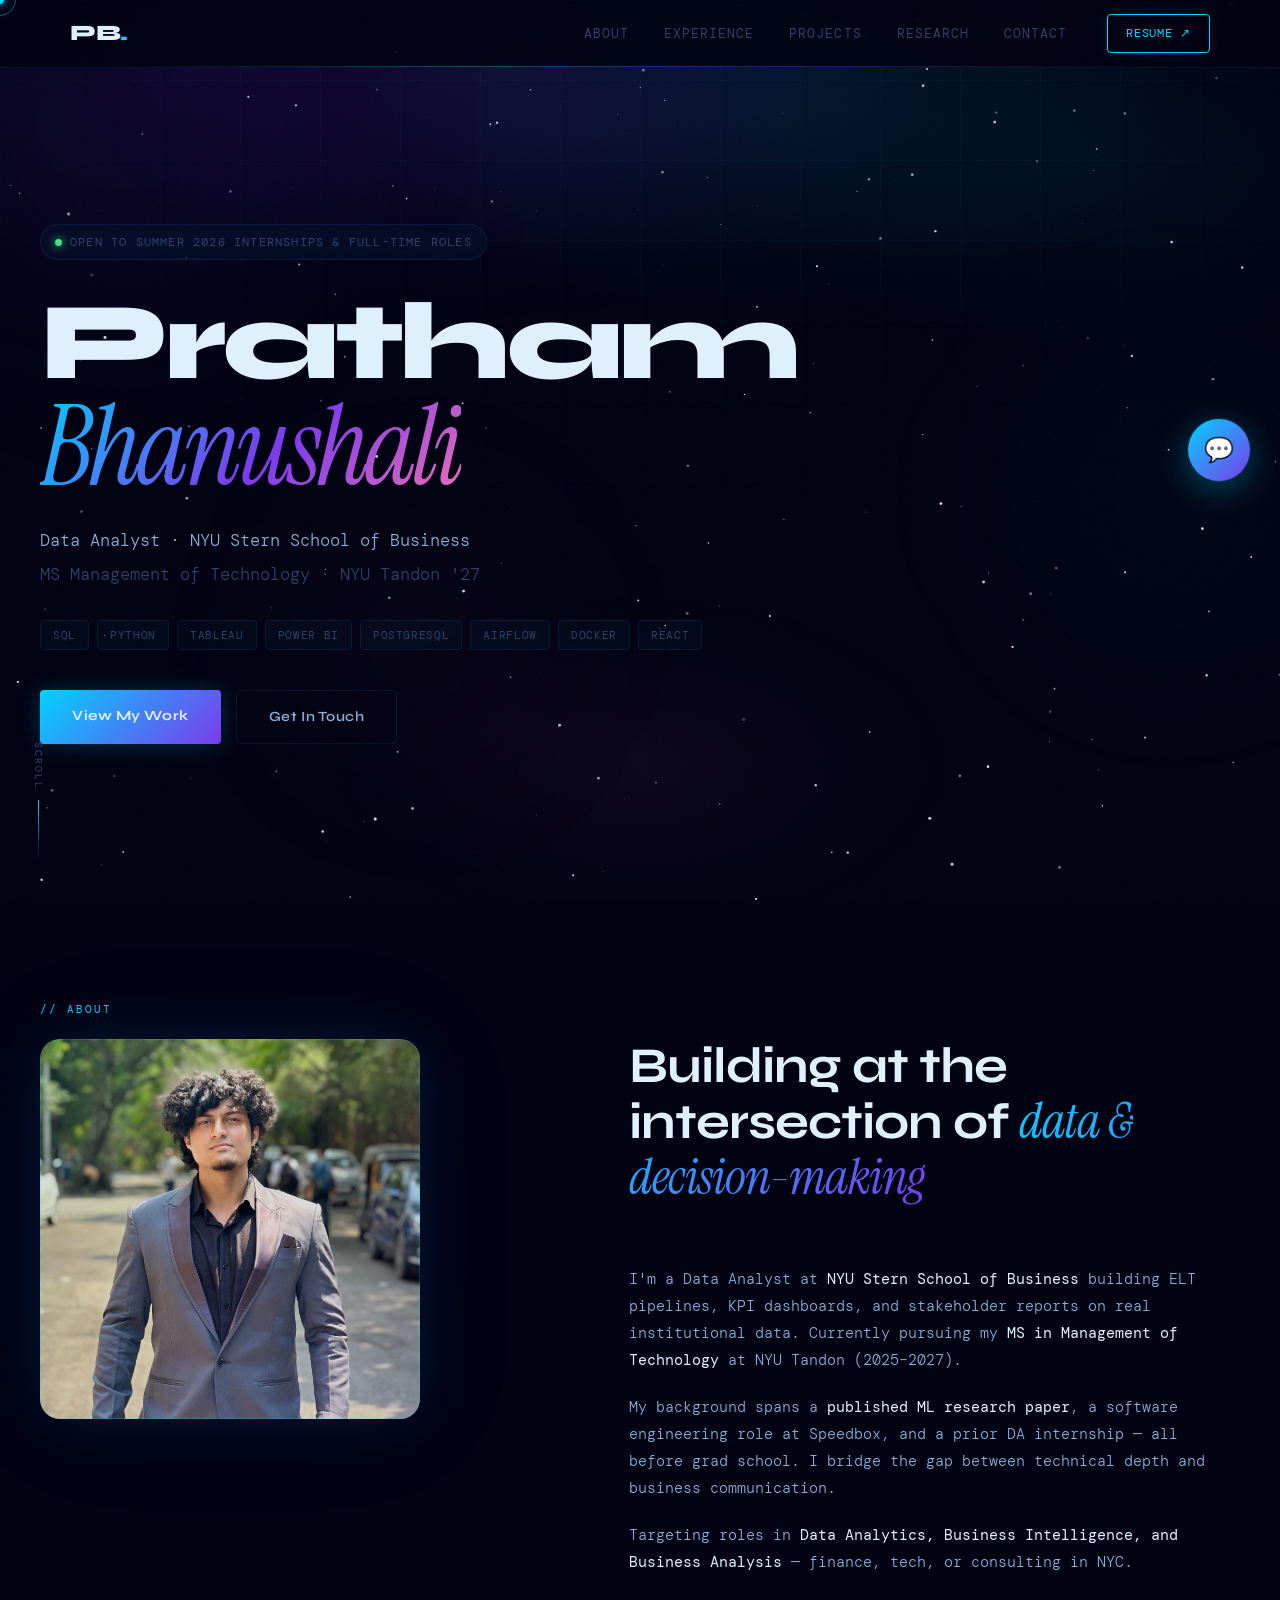
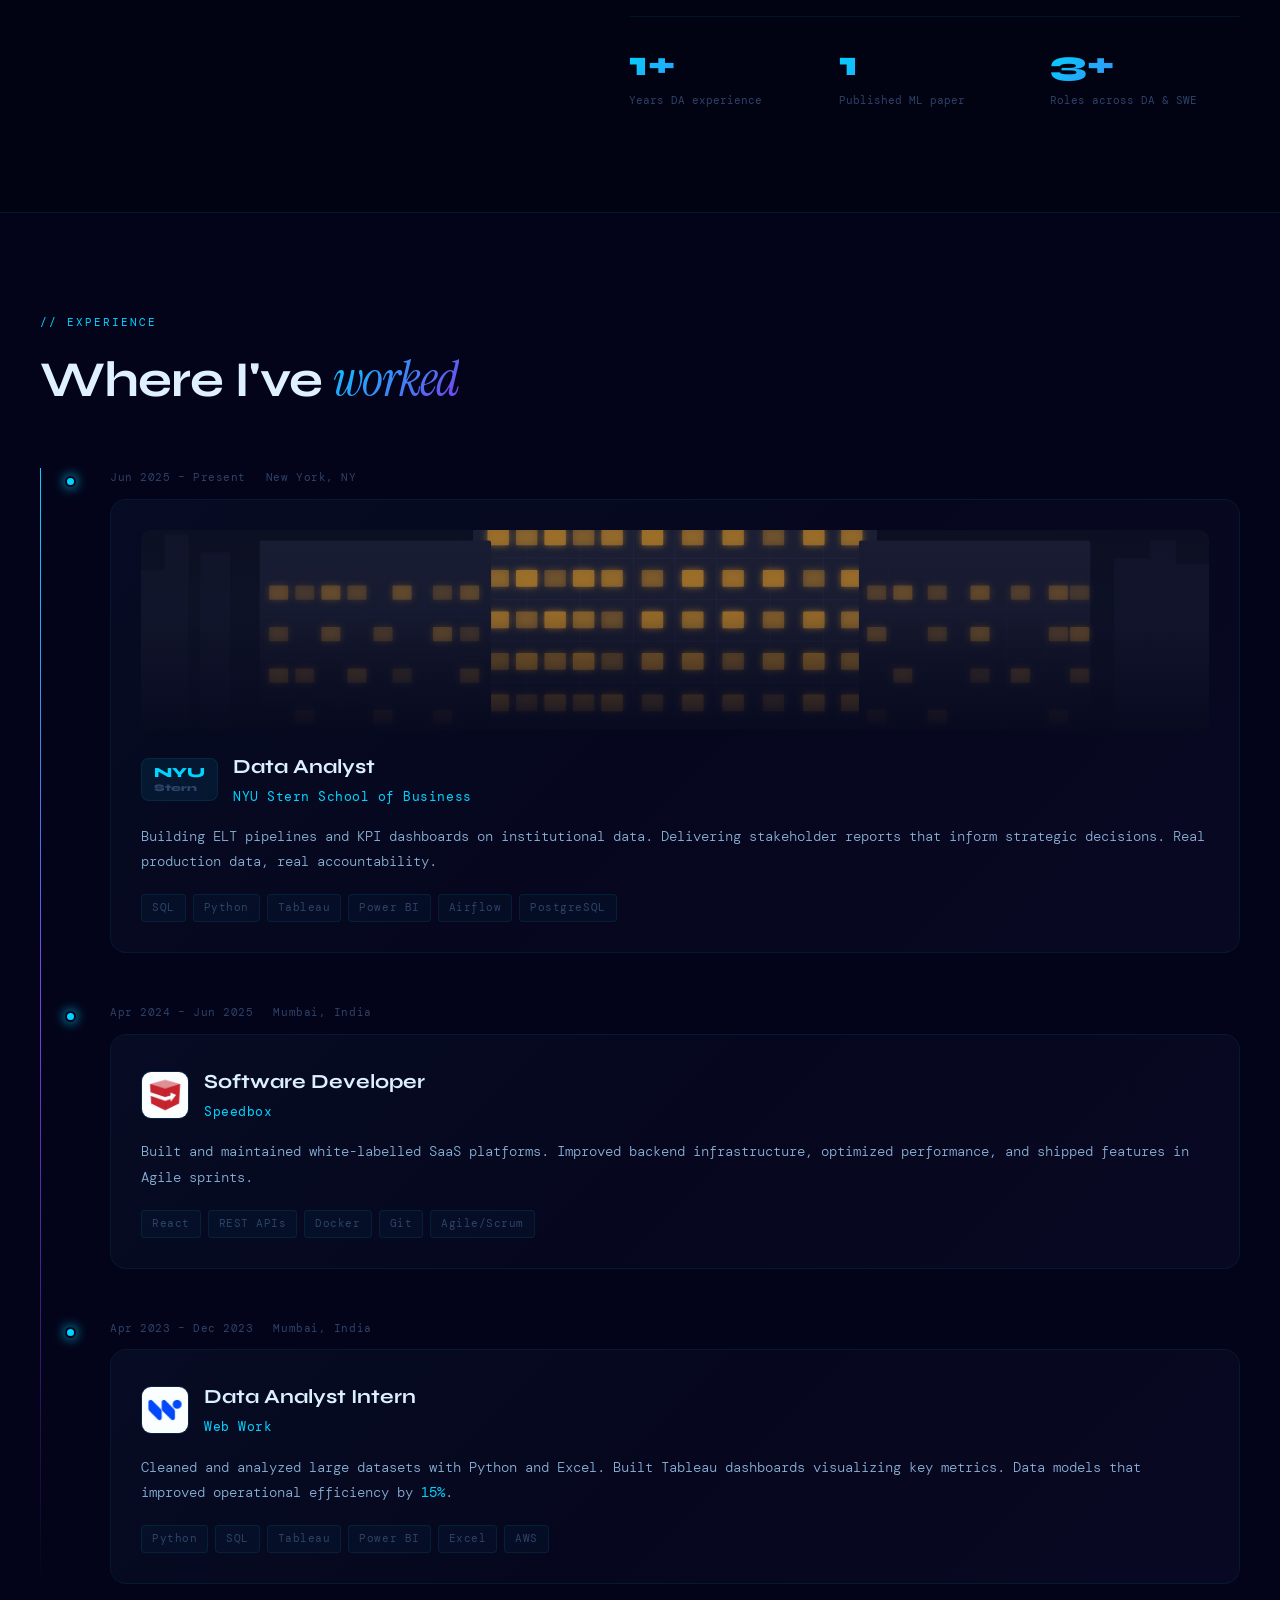
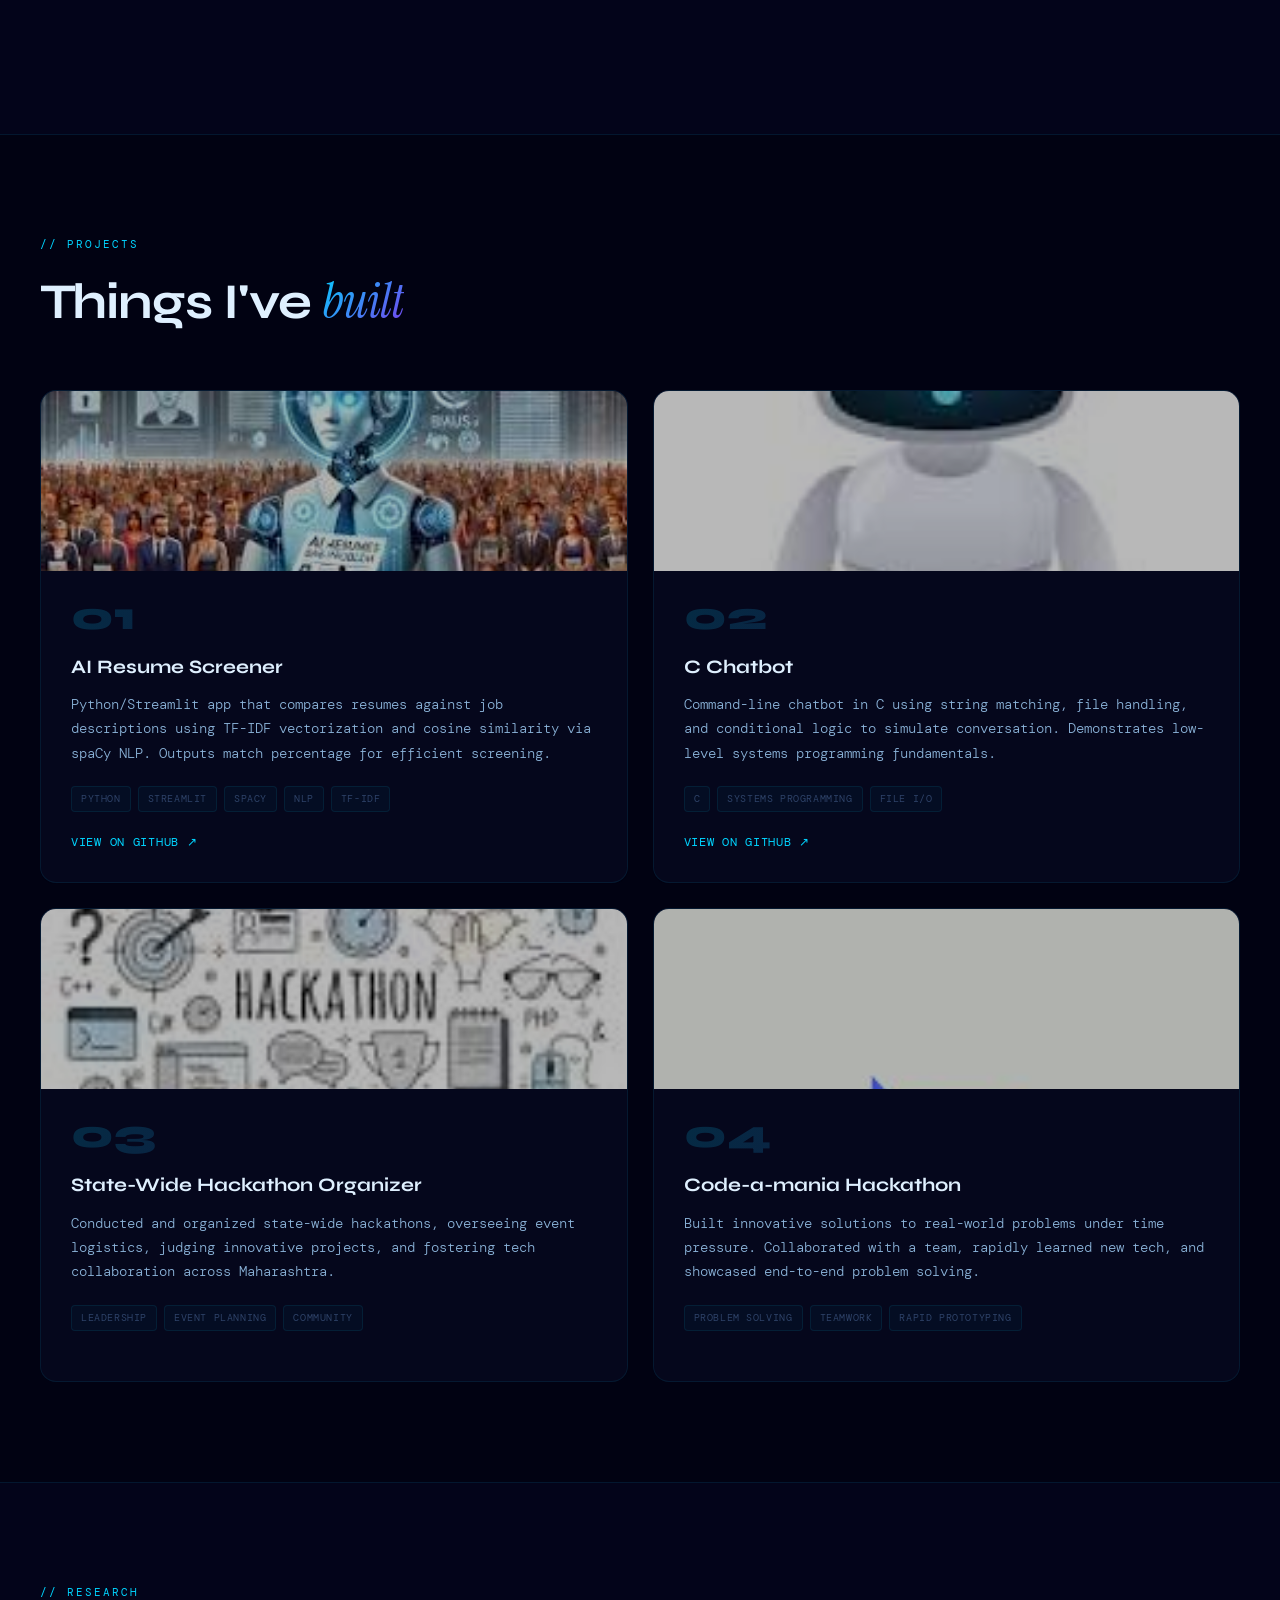
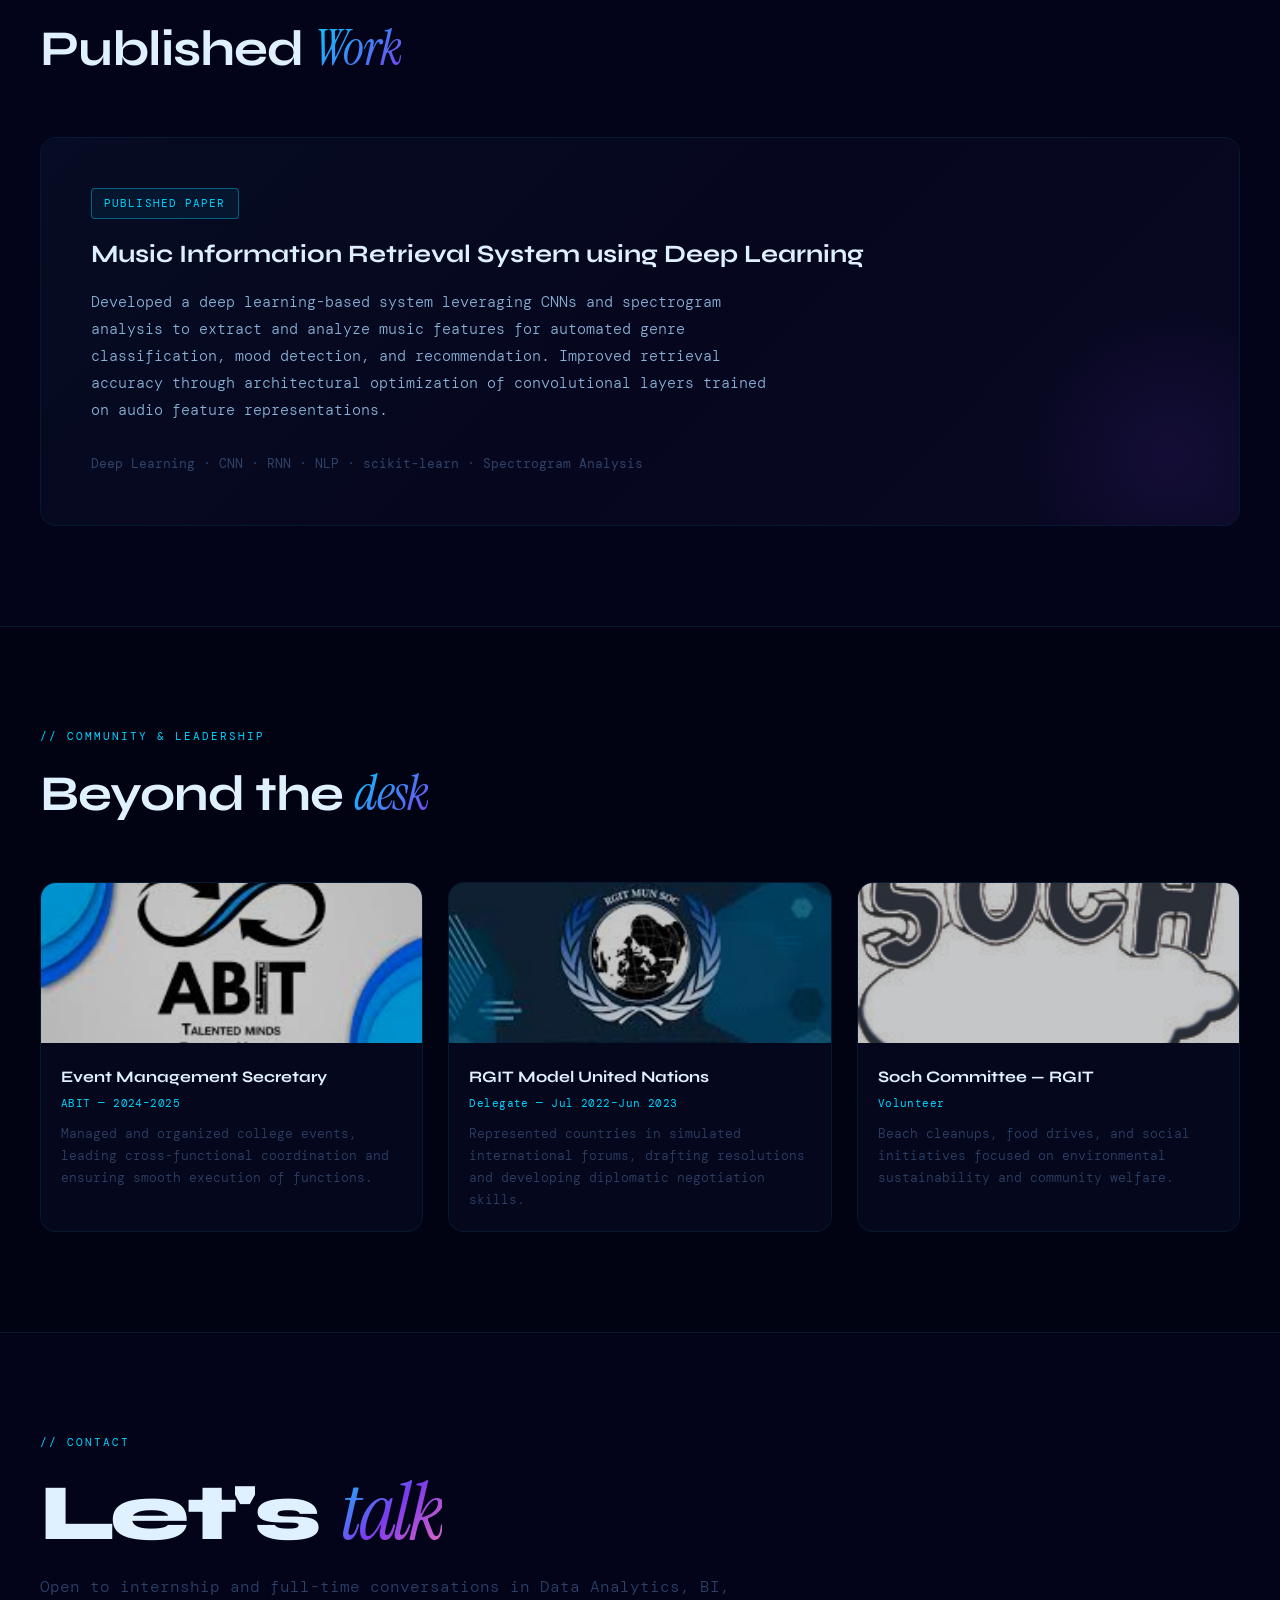
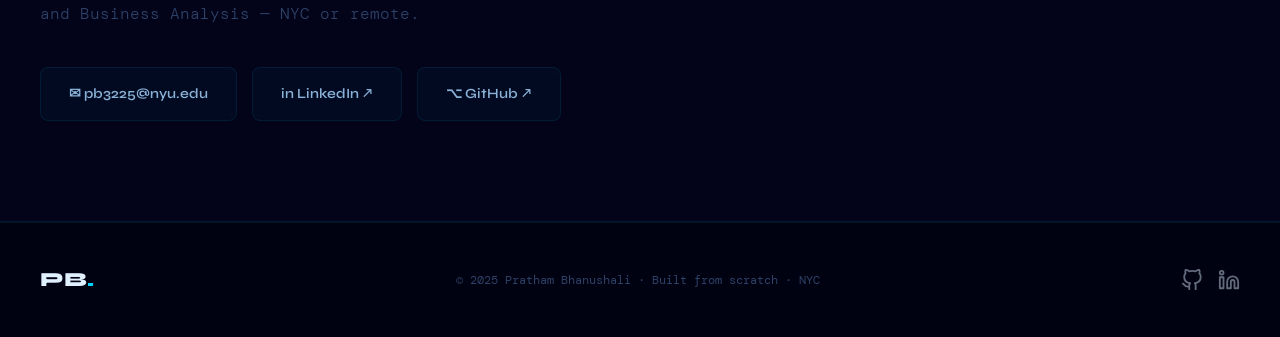
==== commit 9c4e7d3b: "Update portfolio files Co-Authored-By: Claude Sonnet 4.6 <noreply@anthropic.com>" ====
--- a/index.html
+++ b/index.html
@@ -24,7 +24,7 @@
       <li><a href="#research">Research</a></li>
       <li><a href="#contact">Contact</a></li>
     </ul>
-    <a href="https://drive.google.com/file/d/1Xzu3MZQym4DV-BEwbqrBFr-jGh66lBX3/view?usp=sharing" target="_blank" class="nav-resume">Resume ↗</a>
+    <a href="Resume.html" class="nav-resume">Resume ↗</a>
     <button class="hamburger" id="hamburger" aria-label="Menu"><span></span><span></span><span></span></button>
   </div>
   <div class="mobile-menu" id="mobileMenu">
@@ -33,7 +33,7 @@
     <a href="#projects" class="mobile-link">Projects</a>
     <a href="#research" class="mobile-link">Research</a>
     <a href="#contact" class="mobile-link">Contact</a>
-    <a href="https://drive.google.com/file/d/1Xzu3MZQym4DV-BEwbqrBFr-jGh66lBX3/view?usp=sharing" target="_blank" class="mobile-link">Resume ↗</a>
+    <a href="Resume.html" class="mobile-link">Resume ↗</a>
   </div>
 </nav>
 
--- a/style.css
+++ b/style.css
@@ -1,24 +1,42 @@
 /* =========================================
-   ROOT & RESET
+   ROOT & RESET — COSMIC SPACE THEME
 ========================================= */
 *, *::before, *::after { margin: 0; padding: 0; box-sizing: border-box; }
 
 :root {
-  --bg: #07090f;
-  --bg2: #0c0f1a;
-  --surface: #111827;
-  --surface2: #1c2336;
-  --border: rgba(255,255,255,0.07);
-  --amber: #f5a623;
-  --amber2: #ffd280;
-  --text: #dde1ed;
-  --muted: #5a6380;
-  --white: #ffffff;
+  /* ── Backgrounds ────────────────────── */
+  --bg:       #010212;
+  --bg2:      #04051d;
+  --surface:  #07091f;
+  --surface2: #0c0e2c;
+
+  /* ── Primary: Cosmic Cyan ─────────────
+     All legacy --amber refs → cyan glow  */
+  --amber:    #00d4ff;
+  --amber2:   #70e9ff;
+
+  /* ── Space accent palette ─────────────*/
+  --purple:   #7c3aed;
+  --purple2:  #a78bfa;
+  --pink:     #f472b6;
+  --gold:     #fbbf24;
+
+  /* ── Borders & Glow ───────────────────*/
+  --border:   rgba(0, 212, 255, 0.09);
+  --glow:     rgba(0, 212, 255, 0.2);
+
+  /* ── Text ─────────────────────────────*/
+  --text:     #8ab2d8;
+  --muted:    #2e4268;
+  --white:    #dff0ff;
+
+  /* ── Typography ───────────────────────*/
   --font-display: 'Syne', sans-serif;
-  --font-body: 'DM Mono', monospace;
-  --font-serif: 'Instrument Serif', serif;
+  --font-body:    'DM Mono', monospace;
+  --font-serif:   'Instrument Serif', serif;
+
   --nav-h: 68px;
-  --ease: cubic-bezier(0.16, 1, 0.3, 1);
+  --ease:  cubic-bezier(0.16, 1, 0.3, 1);
 }
 
 html { font-size: 62.5%; scroll-behavior: smooth; }
@@ -37,15 +55,52 @@
 img { max-width: 100%; display: block; }
 
 /* =========================================
-   NOISE TEXTURE OVERLAY
+   COSMIC NEBULA BACKGROUND
+========================================= */
+body::before {
+  content: '';
+  position: fixed; inset: 0; z-index: 0;
+  pointer-events: none;
+  background:
+    radial-gradient(ellipse 80% 55% at 15%  8%,  rgba(124, 58,237,0.07) 0%, transparent 60%),
+    radial-gradient(ellipse 55% 40% at 85% 18%,  rgba(  0,212,255,0.06) 0%, transparent 55%),
+    radial-gradient(ellipse 45% 35% at 50% 85%,  rgba(244,114,182,0.05) 0%, transparent 55%);
+}
+
+/* =========================================
+   NOISE OVERLAY
 ========================================= */
 .noise {
-  position: fixed;
-  inset: 0;
-  z-index: 9999;
-  pointer-events: none;
-  opacity: 0.025;
+  position: fixed; inset: 0; z-index: 9999;
+  pointer-events: none; opacity: 0.018;
   background-image: url("data:image/svg+xml,%3Csvg viewBox='0 0 512 512' xmlns='http://www.w3.org/2000/svg'%3E%3Cfilter id='noise'%3E%3CfeTurbulence type='fractalNoise' baseFrequency='0.75' numOctaves='4' stitchTiles='stitch'/%3E%3C/filter%3E%3Crect width='100%25' height='100%25' filter='url(%23noise)'/%3E%3C/svg%3E");
+}
+
+/* =========================================
+   CANVAS STARFIELD
+========================================= */
+#starfield {
+  position: fixed; top: 0; left: 0;
+  width: 100%; height: 100%;
+  z-index: 0; pointer-events: none;
+}
+
+/* =========================================
+   FLOATING NEBULA ORBS
+========================================= */
+.orb {
+  position: fixed; border-radius: 50%;
+  pointer-events: none; z-index: 0;
+  filter: blur(80px);
+  animation: orbFloat 22s ease-in-out infinite;
+}
+.orb-1 { width: 600px; height: 600px; top: -180px; left: -180px; background: radial-gradient(circle, rgba(124,58,237,0.07), transparent 70%); animation-delay: 0s; }
+.orb-2 { width: 450px; height: 450px; top: 30%;  right: -120px; background: radial-gradient(circle, rgba(0,212,255,0.05), transparent 70%); animation-delay: -9s; }
+.orb-3 { width: 380px; height: 380px; bottom: 8%; left:  18%;   background: radial-gradient(circle, rgba(244,114,182,0.05), transparent 70%); animation-delay: -16s; }
+@keyframes orbFloat {
+  0%,100% { transform: translate(0,0)    scale(1);    }
+  33%      { transform: translate(40px,-30px) scale(1.06); }
+  66%      { transform: translate(-20px,22px) scale(0.94); }
 }
 
 /* =========================================
@@ -53,1132 +108,264 @@
 ========================================= */
 .cursor {
   width: 8px; height: 8px;
-  background: var(--amber);
-  border-radius: 50%;
-  position: fixed;
-  pointer-events: none;
-  z-index: 10000;
+  background: var(--amber); border-radius: 50%;
+  position: fixed; pointer-events: none; z-index: 10000;
+  transform: translate(-50%, -50%);
   transition: transform 0.1s;
-  transform: translate(-50%, -50%);
+  box-shadow: 0 0 10px var(--amber), 0 0 22px rgba(0,212,255,0.35);
 }
 .cursor-follower {
   width: 32px; height: 32px;
-  border: 1px solid rgba(245,166,35,0.4);
-  border-radius: 50%;
-  position: fixed;
-  pointer-events: none;
-  z-index: 9999;
+  border: 1px solid rgba(0,212,255,0.45); border-radius: 50%;
+  position: fixed; pointer-events: none; z-index: 9999;
+  transform: translate(-50%, -50%);
   transition: transform 0.12s var(--ease), width 0.2s, height 0.2s, opacity 0.2s;
-  transform: translate(-50%, -50%);
-}
-body:hover .cursor { opacity: 1; }
+}
 
 /* =========================================
    NAV
 ========================================= */
 .nav {
-  position: fixed;
-  top: 0; left: 0; right: 0;
-  height: var(--nav-h);
-  z-index: 1000;
-  background: rgba(7,9,15,0.8);
-  backdrop-filter: blur(16px);
-  -webkit-backdrop-filter: blur(16px);
+  position: fixed; top: 0; left: 0; right: 0;
+  height: var(--nav-h); z-index: 1000;
+  background: rgba(1, 2, 18, 0.82);
+  backdrop-filter: blur(20px); -webkit-backdrop-filter: blur(20px);
   border-bottom: 1px solid var(--border);
   transition: background 0.3s;
 }
+.nav::after {
+  content: '';
+  position: absolute; bottom: 0; left: 10%; right: 10%; height: 1px;
+  background: linear-gradient(90deg, transparent, rgba(0,212,255,0.35), rgba(124,58,237,0.35), transparent);
+  pointer-events: none;
+}
 .nav-inner {
-  max-width: 1200px;
-  margin: 0 auto;
-  padding: 0 3rem;
-  height: 100%;
-  display: flex;
-  align-items: center;
-  gap: 4rem;
+  max-width: 1200px; margin: 0 auto; padding: 0 3rem;
+  height: 100%; display: flex; align-items: center; gap: 4rem;
 }
 .nav-logo {
-  font-family: var(--font-display);
-  font-weight: 800;
-  font-size: 2.2rem;
-  color: var(--white);
-  letter-spacing: -0.02em;
-  margin-right: auto;
+  font-family: var(--font-display); font-weight: 800;
+  font-size: 2.2rem; color: var(--white);
+  letter-spacing: -0.02em; margin-right: auto;
 }
 .nav-logo .dot { color: var(--amber); }
-.nav-links {
-  display: flex; list-style: none; gap: 3.5rem;
-}
+.nav-links { display: flex; list-style: none; gap: 3.5rem; }
 .nav-links a {
-  font-size: 1.3rem;
-  letter-spacing: 0.08em;
-  text-transform: uppercase;
-  color: var(--muted);
-  transition: color 0.2s;
-  position: relative;
+  font-size: 1.3rem; letter-spacing: 0.08em;
+  text-transform: uppercase; color: var(--muted);
+  transition: color 0.2s; position: relative;
 }
 .nav-links a::after {
-  content: '';
-  position: absolute;
-  bottom: -4px; left: 0;
-  width: 0; height: 1px;
-  background: var(--amber);
+  content: ''; position: absolute;
+  bottom: -4px; left: 0; width: 0; height: 1px;
+  background: linear-gradient(90deg, var(--amber), var(--purple));
   transition: width 0.3s var(--ease);
 }
 .nav-links a:hover { color: var(--white); }
 .nav-links a:hover::after { width: 100%; }
 .nav-resume {
-  font-size: 1.2rem;
-  letter-spacing: 0.06em;
-  text-transform: uppercase;
-  padding: 0.8rem 1.8rem;
-  border: 1px solid var(--amber);
-  color: var(--amber);
-  border-radius: 4px;
-  transition: all 0.2s;
-  white-space: nowrap;
-}
-.nav-resume:hover { background: var(--amber); color: var(--bg); }
-.hamburger {
+  font-size: 1.2rem; letter-spacing: 0.06em;
+  text-transform: uppercase; padding: 0.8rem 1.8rem;
+  border: 1px solid var(--amber); color: var(--amber);
+  border-radius: 4px; transition: all 0.2s; white-space: nowrap;
+  box-shadow: 0 0 14px rgba(0,212,255,0.12);
+}
+.nav-resume:hover { background: var(--amber); color: var(--bg); box-shadow: 0 0 28px rgba(0,212,255,0.4); }
+.hamburger { display: none; flex-direction: column; gap: 5px; background: none; border: none; cursor: none; padding: 5px; }
+.hamburger span { display: block; width: 24px; height: 1.5px; background: var(--text); transition: all 0.3s; }
+.mobile-menu {
   display: none; flex-direction: column;
-  gap: 5px; background: none; border: none;
-  cursor: none; padding: 5px;
-}
-.hamburger span {
-  display: block; width: 24px; height: 1.5px;
-  background: var(--text); transition: all 0.3s;
-}
-.mobile-menu {
-  display: none;
-  flex-direction: column;
-  background: var(--bg2);
-  border-bottom: 1px solid var(--border);
-  padding: 2rem 3rem;
-  gap: 1.5rem;
-}
-.mobile-link {
-  font-size: 1.6rem; color: var(--muted);
-  padding: 0.8rem 0;
-  border-bottom: 1px solid var(--border);
-  transition: color 0.2s;
-}
+  background: rgba(4,5,29,0.97); border-bottom: 1px solid var(--border);
+  padding: 2rem 3rem; gap: 1.5rem; backdrop-filter: blur(20px);
+}
+.mobile-link { font-size: 1.6rem; color: var(--muted); padding: 0.8rem 0; border-bottom: 1px solid var(--border); transition: color 0.2s; }
 .mobile-link:hover { color: var(--amber); }
 .mobile-menu.open { display: flex; }
-@media (max-width: 860px) {
-  .nav-links, .nav-resume { display: none; }
-  .hamburger { display: flex; }
-}
+@media (max-width: 860px) { .nav-links, .nav-resume { display: none; } .hamburger { display: flex; } }
 
 /* =========================================
    HERO
 ========================================= */
 .hero {
-  min-height: 100vh;
-  display: flex;
-  align-items: center;
-  position: relative;
-  padding: calc(var(--nav-h) + 6rem) 3rem 6rem;
-  overflow: hidden;
+  min-height: 100vh; display: flex; align-items: center;
+  position: relative; padding: calc(var(--nav-h) + 6rem) 3rem 6rem;
+  overflow: hidden; z-index: 1;
 }
 .hero-bg-grid {
   position: absolute; inset: 0;
   background-image:
-    linear-gradient(rgba(255,255,255,0.025) 1px, transparent 1px),
-    linear-gradient(90deg, rgba(255,255,255,0.025) 1px, transparent 1px);
+    linear-gradient(rgba(0,212,255,0.025) 1px, transparent 1px),
+    linear-gradient(90deg, rgba(0,212,255,0.025) 1px, transparent 1px);
   background-size: 80px 80px;
   mask-image: radial-gradient(ellipse 80% 80% at 50% 0%, black 40%, transparent 100%);
 }
 .hero-glow {
-  position: absolute;
-  top: -200px; left: 50%; transform: translateX(-50%);
-  width: 900px; height: 600px;
-  background: radial-gradient(ellipse, rgba(245,166,35,0.08) 0%, transparent 70%);
-  pointer-events: none;
+  position: absolute; top: -300px; left: 50%; transform: translateX(-50%);
+  width: 1100px; height: 750px; pointer-events: none;
+  background:
+    radial-gradient(ellipse 60% 50% at 38% 50%, rgba(124,58,237,0.11) 0%, transparent 65%),
+    radial-gradient(ellipse 60% 50% at 62% 50%, rgba(0,212,255,0.09)  0%, transparent 65%);
 }
 .hero-content {
-  max-width: 1200px;
-  margin: 0 auto;
-  width: 100%;
-  position: relative;
-  z-index: 2;
+  max-width: 1200px; margin: 0 auto; width: 100%; position: relative; z-index: 2;
 }
 .hero-eyebrow {
-  display: inline-flex;
-  align-items: center;
-  gap: 0.8rem;
-  font-size: 1.2rem;
-  letter-spacing: 0.1em;
-  text-transform: uppercase;
-  color: var(--muted);
-  margin-bottom: 3rem;
-  border: 1px solid var(--border);
-  padding: 0.7rem 1.4rem;
-  border-radius: 100px;
-  background: rgba(255,255,255,0.03);
+  display: inline-flex; align-items: center; gap: 0.8rem;
+  font-size: 1.2rem; letter-spacing: 0.1em; text-transform: uppercase;
+  color: var(--muted); margin-bottom: 3rem;
+  border: 1px solid var(--border); padding: 0.7rem 1.4rem;
+  border-radius: 100px; background: rgba(0,212,255,0.04); backdrop-filter: blur(8px);
 }
 .status-dot {
-  width: 7px; height: 7px;
-  background: #4ade80;
-  border-radius: 50%;
-  animation: pulse 2s infinite;
-}
-@keyframes pulse {
-  0%, 100% { opacity: 1; transform: scale(1); }
-  50% { opacity: 0.5; transform: scale(0.8); }
-}
+  width: 7px; height: 7px; background: #4ade80;
+  border-radius: 50%; animation: pulse 2s infinite;
+  box-shadow: 0 0 8px #4ade80;
+}
+@keyframes pulse { 0%,100% { opacity:1; transform:scale(1); } 50% { opacity:0.5; transform:scale(0.8); } }
+
 .hero-name {
   font-family: var(--font-display);
   font-size: clamp(5.5rem, 10vw, 11rem);
-  font-weight: 800;
-  line-height: 0.95;
-  letter-spacing: -0.04em;
-  color: var(--white);
-  margin-bottom: 2.5rem;
+  font-weight: 800; line-height: 0.95;
+  letter-spacing: -0.04em; color: var(--white); margin-bottom: 2.5rem;
 }
 .hero-name em {
-  font-family: var(--font-serif);
-  font-style: italic;
-  color: var(--amber);
-  font-weight: 400;
-}
-.hero-role {
-  font-size: 1.7rem;
-  color: var(--text);
-  margin-bottom: 3rem;
-  line-height: 1.8;
-  font-family: var(--font-body);
-  font-weight: 300;
-}
+  font-family: var(--font-serif); font-style: italic; font-weight: 400;
+  background: linear-gradient(135deg, #00d4ff 0%, #7c3aed 55%, #f472b6 100%);
+  -webkit-background-clip: text; -webkit-text-fill-color: transparent; background-clip: text;
+}
+.hero-role { font-size: 1.7rem; color: var(--text); margin-bottom: 3rem; line-height: 1.8; font-weight: 300; }
 .hero-role .muted { color: var(--muted); display: block; margin-top: 0.3rem; }
-.hero-tags {
-  display: flex; flex-wrap: wrap; gap: 0.8rem;
-  margin-bottom: 4rem;
-}
+.hero-tags { display: flex; flex-wrap: wrap; gap: 0.8rem; margin-bottom: 4rem; }
 .tag {
-  font-size: 1.1rem;
-  letter-spacing: 0.06em;
-  text-transform: uppercase;
-  padding: 0.5rem 1.2rem;
-  border: 1px solid var(--border);
-  border-radius: 4px;
-  color: var(--muted);
-  background: rgba(255,255,255,0.02);
-  transition: all 0.2s;
-}
-.tag:hover { border-color: var(--amber); color: var(--amber); }
+  font-size: 1.1rem; letter-spacing: 0.06em; text-transform: uppercase;
+  padding: 0.5rem 1.2rem; border: 1px solid var(--border); border-radius: 4px;
+  color: var(--muted); background: rgba(0,212,255,0.03); transition: all 0.25s;
+}
+.tag:hover { border-color: var(--amber); color: var(--amber); background: rgba(0,212,255,0.07); box-shadow: 0 0 16px rgba(0,212,255,0.14); }
+
 .hero-cta { display: flex; gap: 1.5rem; flex-wrap: wrap; }
 .btn-primary {
   padding: 1.4rem 3.2rem;
-  background: var(--amber);
-  color: var(--bg);
-  font-family: var(--font-display);
-  font-weight: 700;
-  font-size: 1.4rem;
-  letter-spacing: 0.04em;
-  border-radius: 4px;
-  transition: all 0.25s var(--ease);
-  cursor: none;
-}
-.btn-primary:hover { background: var(--amber2); transform: translateY(-2px); box-shadow: 0 12px 40px rgba(245,166,35,0.25); }
+  background: linear-gradient(135deg, var(--amber) 0%, var(--purple) 100%);
+  color: var(--white); font-family: var(--font-display); font-weight: 700;
+  font-size: 1.4rem; letter-spacing: 0.04em; border-radius: 4px;
+  transition: all 0.3s var(--ease); cursor: none;
+  box-shadow: 0 0 24px rgba(0,212,255,0.22);
+}
+.btn-primary:hover { transform: translateY(-3px); box-shadow: 0 14px 44px rgba(0,212,255,0.35); filter: brightness(1.1); }
 .btn-ghost {
-  padding: 1.4rem 3.2rem;
-  border: 1px solid var(--border);
-  color: var(--text);
-  font-family: var(--font-display);
-  font-weight: 600;
-  font-size: 1.4rem;
-  letter-spacing: 0.04em;
-  border-radius: 4px;
-  transition: all 0.25s var(--ease);
-  cursor: none;
-}
-.btn-ghost:hover { border-color: var(--amber); color: var(--amber); transform: translateY(-2px); }
+  padding: 1.4rem 3.2rem; border: 1px solid var(--border);
+  color: var(--text); font-family: var(--font-display); font-weight: 600;
+  font-size: 1.4rem; letter-spacing: 0.04em; border-radius: 4px;
+  transition: all 0.3s var(--ease); cursor: none;
+}
+.btn-ghost:hover { border-color: var(--amber); color: var(--amber); transform: translateY(-3px); box-shadow: 0 0 22px rgba(0,212,255,0.15); }
+
 .hero-scroll-hint {
-  position: absolute;
-  bottom: 4rem; left: 3rem;
+  position: absolute; bottom: 4rem; left: 3rem;
   display: flex; flex-direction: column; align-items: center; gap: 1rem;
 }
-.hero-scroll-hint span {
-  font-size: 1rem; letter-spacing: 0.2em;
-  text-transform: uppercase; color: var(--muted);
-  writing-mode: vertical-lr;
-}
+.hero-scroll-hint span { font-size: 1rem; letter-spacing: 0.2em; text-transform: uppercase; color: var(--muted); writing-mode: vertical-lr; }
 .scroll-line {
   width: 1px; height: 60px;
   background: linear-gradient(to bottom, var(--amber), transparent);
   animation: scrollDown 2s ease-in-out infinite;
 }
 @keyframes scrollDown {
-  0% { transform: scaleY(0); transform-origin: top; }
-  50% { transform: scaleY(1); transform-origin: top; }
-  51% { transform: scaleY(1); transform-origin: bottom; }
+  0%   { transform: scaleY(0); transform-origin: top;    }
+  50%  { transform: scaleY(1); transform-origin: top;    }
+  51%  { transform: scaleY(1); transform-origin: bottom; }
   100% { transform: scaleY(0); transform-origin: bottom; }
 }
 
 /* =========================================
    SECTIONS
 ========================================= */
-.section {
-  padding: 10rem 3rem;
-  position: relative;
-}
+.section { padding: 10rem 3rem; position: relative; z-index: 1; }
 .section-dark {
-  background: var(--bg2);
-  border-top: 1px solid var(--border);
-  border-bottom: 1px solid var(--border);
-}
-.container {
-  max-width: 1200px;
-  margin: 0 auto;
-}
-.section-label {
-  font-size: 1.1rem;
-  letter-spacing: 0.18em;
-  text-transform: uppercase;
-  color: var(--amber);
-  margin-bottom: 2rem;
-  font-family: var(--font-body);
-}
+  background: rgba(4,5,29,0.82);
+  border-top: 1px solid var(--border); border-bottom: 1px solid var(--border);
+  backdrop-filter: blur(4px);
+}
+.container { max-width: 1200px; margin: 0 auto; }
+.section-label { font-size: 1.1rem; letter-spacing: 0.18em; text-transform: uppercase; color: var(--amber); margin-bottom: 2rem; font-family: var(--font-body); }
 .section-title {
-  font-family: var(--font-display);
-  font-size: clamp(3rem, 5vw, 5rem);
-  font-weight: 700;
-  line-height: 1.1;
-  letter-spacing: -0.02em;
-  color: var(--white);
-  margin-bottom: 6rem;
+  font-family: var(--font-display); font-size: clamp(3rem, 5vw, 5rem);
+  font-weight: 700; line-height: 1.1; letter-spacing: -0.02em;
+  color: var(--white); margin-bottom: 6rem;
 }
 .section-title em {
-  font-family: var(--font-serif);
-  font-style: italic;
-  color: var(--amber);
-  font-weight: 400;
+  font-family: var(--font-serif); font-style: italic; font-weight: 400;
+  background: linear-gradient(135deg, var(--amber), var(--purple));
+  -webkit-background-clip: text; -webkit-text-fill-color: transparent; background-clip: text;
 }
 
 /* =========================================
    ABOUT
 ========================================= */
-.about-grid {
-  display: grid;
-  grid-template-columns: 1fr 1.2fr;
-  gap: 8rem;
-  align-items: start;
-}
+.about-grid { display: grid; grid-template-columns: 1fr 1.2fr; gap: 8rem; align-items: start; }
 @media (max-width: 860px) { .about-grid { grid-template-columns: 1fr; gap: 4rem; } }
+
+.profile-img-wrap {
+  position: relative; width: 100%; max-width: 380px;
+  aspect-ratio: 1 / 1; border-radius: 20px; overflow: hidden;
+  box-shadow: 0 0 60px rgba(0,212,255,0.1), 0 0 120px rgba(124,58,237,0.07);
+}
+.profile-img {
+  width: 100%; height: 100%; object-fit: cover; object-position: top center;
+  transition: transform 0.6s var(--ease); filter: brightness(0.88) saturate(1.1);
+}
+.profile-img-wrap:hover .profile-img { transform: scale(1.04); filter: brightness(0.96) saturate(1.15); }
+.profile-img-border {
+  position: absolute; inset: 0; border-radius: 20px;
+  border: 1px solid rgba(0,212,255,0.22); pointer-events: none;
+}
+.profile-img-border::before {
+  content: ''; position: absolute; inset: 0; border-radius: 20px;
+  background: linear-gradient(135deg, rgba(0,212,255,0.07) 0%, transparent 50%, rgba(124,58,237,0.07) 100%);
+}
+
 .about-left .section-title { margin-bottom: 0; }
-.about-right p {
-  font-size: 1.5rem;
-  color: var(--text);
-  margin-bottom: 2rem;
-  font-weight: 300;
-  line-height: 1.8;
-}
+.about-right p { font-size: 1.5rem; color: var(--text); margin-bottom: 2rem; font-weight: 300; line-height: 1.8; }
 .about-right strong { color: var(--white); font-weight: 400; }
-.about-stats {
-  display: grid; grid-template-columns: repeat(3, 1fr);
-  gap: 2rem; margin-top: 4rem;
-  padding-top: 3rem;
-  border-top: 1px solid var(--border);
-}
+.about-stats { display: grid; grid-template-columns: repeat(3,1fr); gap: 2rem; margin-top: 4rem; padding-top: 3rem; border-top: 1px solid var(--border); }
 @media (max-width: 600px) { .about-stats { grid-template-columns: 1fr; } }
 .stat-num {
-  display: block;
-  font-family: var(--font-display);
-  font-size: 3.5rem;
-  font-weight: 800;
-  color: var(--amber);
-  line-height: 1;
-  margin-bottom: 0.5rem;
-}
-.stat-label {
-  font-size: 1.1rem;
-  color: var(--muted);
-  line-height: 1.4;
-}
+  display: block; font-family: var(--font-display); font-size: 3.5rem; font-weight: 800;
+  background: linear-gradient(135deg, var(--amber), var(--purple));
+  -webkit-background-clip: text; -webkit-text-fill-color: transparent; background-clip: text;
+  line-height: 1; margin-bottom: 0.5rem;
+}
+.stat-label { font-size: 1.1rem; color: var(--muted); line-height: 1.4; }
 
 /* =========================================
    TIMELINE
-========================================= */
-.timeline {
-  position: relative;
-  padding-left: 3rem;
-}
-.timeline::before {
-  content: '';
-  position: absolute;
-  left: 0; top: 0; bottom: 0;
-  width: 1px;
-  background: linear-gradient(to bottom, var(--amber), transparent);
-}
-.timeline-item {
-  position: relative;
-  margin-bottom: 5rem;
-  padding-left: 4rem;
-}
-.timeline-item::before {
-  content: '';
-  position: absolute;
-  left: -4px; top: 0.8rem;
-  width: 9px; height: 9px;
-  background: var(--amber);
-  border-radius: 50%;
-  border: 2px solid var(--bg2);
-}
-.timeline-meta {
-  display: flex; gap: 2rem;
-  margin-bottom: 1.2rem;
-  font-size: 1.1rem;
-  color: var(--muted);
-  letter-spacing: 0.05em;
-}
-.timeline-card {
-  background: var(--surface);
-  border: 1px solid var(--border);
-  border-radius: 12px;
-  padding: 3rem;
-  transition: border-color 0.3s, transform 0.3s var(--ease);
-}
-.timeline-card:hover {
-  border-color: rgba(245,166,35,0.3);
-  transform: translateX(4px);
-}
-.timeline-header {
-  display: flex;
-  align-items: baseline;
-  gap: 1.5rem;
-  margin-bottom: 1.5rem;
-  flex-wrap: wrap;
-}
-.timeline-header h3 {
-  font-family: var(--font-display);
-  font-size: 2rem;
-  font-weight: 700;
-  color: var(--white);
-}
-.company {
-  font-size: 1.3rem;
-  color: var(--amber);
-  letter-spacing: 0.04em;
-}
-.timeline-card p {
-  font-size: 1.4rem;
-  color: var(--text);
-  font-weight: 300;
-  margin-bottom: 2rem;
-  line-height: 1.8;
-}
-.timeline-card strong { color: var(--amber); font-weight: 400; }
-.skill-chips {
-  display: flex; flex-wrap: wrap; gap: 0.7rem;
-}
-.skill-chips span {
-  font-size: 1.05rem;
-  letter-spacing: 0.05em;
-  padding: 0.4rem 1rem;
-  border: 1px solid var(--border);
-  border-radius: 4px;
-  color: var(--muted);
-  background: rgba(255,255,255,0.02);
-}
-
-/* =========================================
-   PROJECTS
-========================================= */
-.projects-grid {
-  display: grid;
-  grid-template-columns: 1fr 1fr;
-  gap: 2.5rem;
-}
-@media (max-width: 720px) { .projects-grid { grid-template-columns: 1fr; } }
-.project-card {
-  background: var(--surface);
-  border: 1px solid var(--border);
-  border-radius: 12px;
-  padding: 3.5rem;
-  position: relative;
-  overflow: hidden;
-  transition: border-color 0.3s, transform 0.3s var(--ease);
-}
-.project-card::before {
-  content: '';
-  position: absolute;
-  top: 0; left: 0; right: 0;
-  height: 2px;
-  background: linear-gradient(90deg, transparent, var(--amber), transparent);
-  transform: scaleX(0);
-  transition: transform 0.4s var(--ease);
-}
-.project-card:hover { border-color: rgba(245,166,35,0.2); transform: translateY(-4px); }
-.project-card:hover::before { transform: scaleX(1); }
-.project-num {
-  font-family: var(--font-display);
-  font-size: 4.5rem;
-  font-weight: 800;
-  color: rgba(245,166,35,0.1);
-  line-height: 1;
-  margin-bottom: 1.5rem;
-}
-.project-card h3 {
-  font-family: var(--font-display);
-  font-size: 2rem;
-  font-weight: 700;
-  color: var(--white);
-  margin-bottom: 1.5rem;
-}
-.project-card p {
-  font-size: 1.35rem;
-  color: var(--text);
-  font-weight: 300;
-  line-height: 1.8;
-  margin-bottom: 2rem;
-}
-.project-tech {
-  display: flex; flex-wrap: wrap; gap: 0.7rem;
-  margin-bottom: 2.5rem;
-}
-.project-tech span {
-  font-size: 1rem;
-  letter-spacing: 0.06em;
-  text-transform: uppercase;
-  padding: 0.35rem 0.9rem;
-  border: 1px solid var(--border);
-  border-radius: 4px;
-  color: var(--muted);
-}
-.project-link {
-  font-size: 1.2rem;
-  letter-spacing: 0.06em;
-  text-transform: uppercase;
-  color: var(--amber);
-  transition: letter-spacing 0.2s;
-}
-.project-link:hover { letter-spacing: 0.12em; }
-
-/* =========================================
-   RESEARCH
-========================================= */
-.research-card {
-  background: var(--surface);
-  border: 1px solid var(--border);
-  border-radius: 12px;
-  padding: 5rem;
-  position: relative;
-  overflow: hidden;
-}
-.research-card::after {
-  content: '';
-  position: absolute;
-  bottom: -60px; right: -60px;
-  width: 200px; height: 200px;
-  border-radius: 50%;
-  background: radial-gradient(circle, rgba(245,166,35,0.08), transparent 70%);
-}
-.research-badge {
-  display: inline-block;
-  font-size: 1.1rem;
-  letter-spacing: 0.1em;
-  text-transform: uppercase;
-  padding: 0.5rem 1.2rem;
-  border: 1px solid rgba(245,166,35,0.4);
-  border-radius: 4px;
-  color: var(--amber);
-  margin-bottom: 2rem;
-}
-.research-card h3 {
-  font-family: var(--font-display);
-  font-size: 2.5rem;
-  font-weight: 700;
-  color: var(--white);
-  line-height: 1.2;
-  margin-bottom: 2rem;
-}
-.research-card p {
-  font-size: 1.5rem;
-  font-weight: 300;
-  color: var(--text);
-  line-height: 1.8;
-  max-width: 75ch;
-  margin-bottom: 3rem;
-}
-.research-meta { font-size: 1.25rem; color: var(--muted); }
-
-/* =========================================
-   CONTACT
-========================================= */
-.contact-block { max-width: 700px; }
-.contact-heading {
-  font-family: var(--font-display);
-  font-size: clamp(4rem, 8vw, 8rem);
-  font-weight: 800;
-  letter-spacing: -0.04em;
-  color: var(--white);
-  line-height: 1;
-  margin-bottom: 2rem;
-}
-.contact-heading em {
-  font-family: var(--font-serif);
-  font-style: italic;
-  color: var(--amber);
-  font-weight: 400;
-}
-.contact-sub {
-  font-size: 1.6rem;
-  color: var(--muted);
-  font-weight: 300;
-  margin-bottom: 4rem;
-  line-height: 1.7;
-}
-.contact-links { display: flex; flex-wrap: wrap; gap: 1.5rem; }
-.contact-btn {
-  padding: 1.4rem 2.8rem;
-  border: 1px solid var(--border);
-  border-radius: 4px;
-  font-family: var(--font-display);
-  font-size: 1.4rem;
-  font-weight: 600;
-  color: var(--text);
-  transition: all 0.25s var(--ease);
-  cursor: none;
-}
-.contact-btn:hover { border-color: var(--amber); color: var(--amber); transform: translateY(-2px); }
-
-/* =========================================
-   FOOTER
-========================================= */
-.footer {
-  padding: 4rem 3rem;
-  border-top: 1px solid var(--border);
-  background: var(--bg);
-}
-.footer-inner {
-  display: flex;
-  align-items: center;
-  justify-content: space-between;
-  flex-wrap: wrap;
-  gap: 2rem;
-}
-.footer-logo {
-  font-family: var(--font-display);
-  font-size: 2rem;
-  font-weight: 800;
-  color: var(--white);
-}
-.footer-copy { font-size: 1.2rem; color: var(--muted); }
-
-/* =========================================
-   REVEAL ANIMATIONS
-========================================= */
-.reveal {
-  opacity: 0;
-  transform: translateY(28px);
-  transition: opacity 0.7s var(--ease), transform 0.7s var(--ease);
-}
-.reveal.visible { opacity: 1; transform: translateY(0); }
-.reveal-delay-1 { transition-delay: 0.1s; }
-.reveal-delay-2 { transition-delay: 0.2s; }
-.reveal-delay-3 { transition-delay: 0.3s; }
-.reveal-delay-4 { transition-delay: 0.4s; }
-
-/* =========================================
-   CHATBOT WIDGET
-========================================= */
-.chat-widget {
-  position: fixed;
-  bottom: 3rem;
-  right: 3rem;
-  z-index: 5000;
-  display: flex;
-  flex-direction: column;
-  align-items: flex-end;
-  gap: 1.5rem;
-}
-.chat-toggle {
-  width: 58px; height: 58px;
-  border-radius: 50%;
-  background: var(--amber);
-  border: none;
-  cursor: none;
-  display: flex; align-items: center; justify-content: center;
-  font-size: 2.2rem;
-  box-shadow: 0 8px 32px rgba(245,166,35,0.35);
-  transition: transform 0.3s var(--ease), background 0.2s;
-  position: relative;
-}
-.chat-toggle:hover { transform: scale(1.1); background: var(--amber2); }
-.chat-icon-open, .chat-icon-close { position: absolute; transition: opacity 0.2s, transform 0.3s var(--ease); }
-.chat-icon-close { opacity: 0; transform: rotate(-90deg); font-size: 1.8rem; }
-.chat-widget.open .chat-icon-open { opacity: 0; transform: rotate(90deg); }
-.chat-widget.open .chat-icon-close { opacity: 1; transform: rotate(0deg); }
-
-.chat-panel {
-  width: 380px;
-  max-height: 520px;
-  background: var(--surface);
-  border: 1px solid var(--border);
-  border-radius: 16px;
-  display: flex;
-  flex-direction: column;
-  overflow: hidden;
-  box-shadow: 0 24px 80px rgba(0,0,0,0.6);
-  transform: scale(0.9) translateY(16px);
-  opacity: 0;
-  pointer-events: none;
-  transition: all 0.35s var(--ease);
-  transform-origin: bottom right;
-}
-.chat-widget.open .chat-panel {
-  transform: scale(1) translateY(0);
-  opacity: 1;
-  pointer-events: all;
-}
-.chat-header {
-  padding: 2rem 2rem 1.8rem;
-  border-bottom: 1px solid var(--border);
-  display: flex;
-  align-items: center;
-  gap: 1.2rem;
-  background: var(--surface2);
-}
-.chat-avatar {
-  width: 40px; height: 40px;
-  background: var(--amber);
-  border-radius: 50%;
-  display: flex; align-items: center; justify-content: center;
-  font-family: var(--font-display);
-  font-weight: 800;
-  font-size: 1.6rem;
-  color: var(--bg);
-  flex-shrink: 0;
-}
-.chat-name {
-  font-family: var(--font-display);
-  font-weight: 700;
-  font-size: 1.4rem;
-  color: var(--white);
-}
-.chat-status {
-  font-size: 1.1rem;
-  color: var(--muted);
-  display: flex;
-  align-items: center;
-  gap: 0.5rem;
-  margin-top: 0.2rem;
-}
-.chat-status .status-dot { width: 6px; height: 6px; }
-.chat-messages {
-  flex: 1;
-  overflow-y: auto;
-  padding: 2rem;
-  display: flex;
-  flex-direction: column;
-  gap: 1.2rem;
-  scrollbar-width: thin;
-  scrollbar-color: var(--surface2) transparent;
-}
-.msg { display: flex; }
-.msg.bot { justify-content: flex-start; }
-.msg.user { justify-content: flex-end; }
-.msg-bubble {
-  max-width: 85%;
-  padding: 1.1rem 1.5rem;
-  border-radius: 12px;
-  font-size: 1.3rem;
-  line-height: 1.6;
-  font-weight: 300;
-}
-.msg.bot .msg-bubble {
-  background: var(--surface2);
-  color: var(--text);
-  border-bottom-left-radius: 4px;
-}
-.msg.user .msg-bubble {
-  background: var(--amber);
-  color: var(--bg);
-  border-bottom-right-radius: 4px;
-  font-weight: 400;
-}
-.chat-suggestions {
-  display: flex;
-  flex-wrap: wrap;
-  gap: 0.8rem;
-  margin-top: 0.5rem;
-}
-.suggestion {
-  font-size: 1.15rem;
-  padding: 0.6rem 1.2rem;
-  border: 1px solid var(--border);
-  border-radius: 100px;
-  background: rgba(255,255,255,0.03);
-  color: var(--muted);
-  cursor: none;
-  transition: all 0.2s;
-  font-family: var(--font-body);
-}
-.suggestion:hover { border-color: var(--amber); color: var(--amber); }
-.typing .msg-bubble {
-  display: flex; gap: 4px; align-items: center;
-  padding: 1.2rem 1.5rem;
-}
-.typing .msg-bubble span {
-  width: 6px; height: 6px;
-  background: var(--muted);
-  border-radius: 50%;
-  animation: typingBounce 1.2s ease-in-out infinite;
-}
-.typing .msg-bubble span:nth-child(2) { animation-delay: 0.15s; }
-.typing .msg-bubble span:nth-child(3) { animation-delay: 0.3s; }
-@keyframes typingBounce {
-  0%, 60%, 100% { transform: translateY(0); opacity: 0.4; }
-  30% { transform: translateY(-6px); opacity: 1; }
-}
-.chat-input-row {
-  padding: 1.5rem 2rem;
-  border-top: 1px solid var(--border);
-  display: flex;
-  gap: 1rem;
-  background: var(--surface2);
-}
-.chat-input {
-  flex: 1;
-  background: var(--surface);
-  border: 1px solid var(--border);
-  border-radius: 8px;
-  padding: 1rem 1.4rem;
-  font-size: 1.3rem;
-  font-family: var(--font-body);
-  color: var(--text);
-  outline: none;
-  transition: border-color 0.2s;
-  cursor: none;
-}
-.chat-input::placeholder { color: var(--muted); }
-.chat-input:focus { border-color: rgba(245,166,35,0.4); }
-.chat-send {
-  width: 42px; height: 42px;
-  background: var(--amber);
-  border: none;
-  border-radius: 8px;
-  font-size: 1.8rem;
-  color: var(--bg);
-  cursor: none;
-  transition: background 0.2s, transform 0.15s;
-  flex-shrink: 0;
-  display: flex; align-items: center; justify-content: center;
-}
-.chat-send:hover { background: var(--amber2); transform: scale(1.05); }
-@media (max-width: 480px) {
-  .chat-panel { width: calc(100vw - 4rem); }
-  .chat-widget { right: 2rem; bottom: 2rem; }
-}
-
-/* =========================================
-   DOT
-========================================= */
-.dot { color: var(--amber); }
-
-/* =========================================
-   STERN BUILDING IMAGE in timeline card
-========================================= */
-.stern-img-wrap {
-  position: relative;
-  width: 100%;
-  height: 200px;
-  overflow: hidden;
-  border-radius: 8px;
-  margin-bottom: 2rem;
-}
-.stern-img {
-  width: 100%;
-  height: 100%;
-  object-fit: cover;
-  display: block;
-  transition: transform 0.5s var(--ease);
-}
-.timeline-card:hover .stern-img { transform: scale(1.03); }
-.stern-img-overlay {
-  position: absolute;
-  inset: 0;
-  background: linear-gradient(to bottom, transparent 50%, var(--surface) 100%);
-  pointer-events: none;
-}
-
-/* =========================================
-   COMMUNITY SECTION
-========================================= */
-.community-grid {
-  display: grid;
-  grid-template-columns: repeat(3, 1fr);
-  gap: 2.5rem;
-}
-@media (max-width: 860px) { .community-grid { grid-template-columns: 1fr; } }
-
-.community-card {
-  background: var(--surface);
-  border: 1px solid var(--border);
-  border-radius: 12px;
-  overflow: hidden;
-  transition: border-color 0.3s, transform 0.3s var(--ease);
-}
-.community-card:hover { border-color: rgba(245,166,35,0.25); transform: translateY(-4px); }
-.community-img-wrap {
-  width: 100%;
-  height: 160px;
-  overflow: hidden;
-  background: var(--surface2);
-  display: flex;
-  align-items: center;
-  justify-content: center;
-}
-.community-img-wrap img {
-  width: 100%;
-  height: 100%;
-  object-fit: cover;
-  transition: transform 0.4s var(--ease);
-}
-.community-card:hover .community-img-wrap img { transform: scale(1.06); }
-.community-body {
-  padding: 2rem;
-}
-.community-body h4 {
-  font-family: var(--font-display);
-  font-size: 1.6rem;
-  font-weight: 700;
-  color: var(--white);
-  margin-bottom: 0.4rem;
-}
-.community-org {
-  display: block;
-  font-size: 1.1rem;
-  color: var(--amber);
-  letter-spacing: 0.04em;
-  margin-bottom: 1rem;
-}
-.community-body p {
-  font-size: 1.3rem;
-  color: var(--muted);
-  font-weight: 300;
-  line-height: 1.7;
-}
-
-/* =========================================
-   PROJECT BODY continued
-========================================= */
-.project-body h3 {
-  font-family: var(--font-display);
-  font-size: 1.9rem;
-  font-weight: 700;
-  color: var(--white);
-  margin-bottom: 1rem;
-}
-.project-body p {
-  font-size: 1.35rem;
-  color: var(--text);
-  font-weight: 300;
-  line-height: 1.8;
-  margin-bottom: 2rem;
-  flex: 1;
-}
-.project-tech {
-  display: flex; flex-wrap: wrap; gap: 0.7rem;
-  margin-bottom: 2rem;
-}
-.project-tech span {
-  font-size: 1rem;
-  letter-spacing: 0.06em;
-  text-transform: uppercase;
-  padding: 0.35rem 0.9rem;
-  border: 1px solid var(--border);
-  border-radius: 4px;
-  color: var(--muted);
-}
-.project-link {
-  font-size: 1.2rem;
-  letter-spacing: 0.06em;
-  text-transform: uppercase;
-  color: var(--amber);
-  transition: letter-spacing 0.2s;
-  margin-top: auto;
-}
-.project-link:hover { letter-spacing: 0.14em; }
-
-/* =========================================
-   RESEARCH
-========================================= */
-.research-card {
-  background: var(--surface);
-  border: 1px solid var(--border);
-  border-radius: 12px;
-  padding: 5rem;
-  position: relative;
-  overflow: hidden;
-}
-.research-card::after {
-  content: '';
-  position: absolute;
-  bottom: -60px; right: -60px;
-  width: 200px; height: 200px;
-  border-radius: 50%;
-  background: radial-gradient(circle, rgba(245,166,35,0.07), transparent 70%);
-}
-.research-badge {
-  display: inline-block;
-  font-size: 1.1rem;
-  letter-spacing: 0.1em;
-  text-transform: uppercase;
-  padding: 0.5rem 1.2rem;
-  border: 1px solid rgba(245,166,35,0.4);
-  border-radius: 4px;
-  color: var(--amber);
-  margin-bottom: 2rem;
-}
-.research-card h3 {
-  font-family: var(--font-display);
-  font-size: 2.4rem;
-  font-weight: 700;
-  color: var(--white);
-  line-height: 1.2;
-  margin-bottom: 2rem;
-}
-.research-card p {
-  font-size: 1.5rem;
-  font-weight: 300;
-  color: var(--text);
-  line-height: 1.8;
-  max-width: 75ch;
-  margin-bottom: 3rem;
-}
-.research-meta { font-size: 1.25rem; color: var(--muted); }
-
-/* =========================================
-   CONTACT
-========================================= */
-.contact-block { max-width: 700px; }
-.contact-heading {
-  font-family: var(--font-display);
-  font-size: clamp(4rem, 8vw, 8rem);
-  font-weight: 800;
-  letter-spacing: -0.04em;
-  color: var(--white);
-  line-height: 1;
-  margin-bottom: 2rem;
-}
-.contact-heading em {
-  font-family: var(--font-serif);
-  font-style: italic;
-  color: var(--amber);
-  font-weight: 400;
-}
-.contact-sub { font-size: 1.6rem; color: var(--muted); font-weight: 300; margin-bottom: 4rem; line-height: 1.7; }
-.contact-links { display: flex; flex-wrap: wrap; gap: 1.5rem; }
-.contact-btn {
-  padding: 1.4rem 2.8rem;
-  border: 1px solid var(--border);
-  border-radius: 4px;
-  font-family: var(--font-display);
-  font-size: 1.4rem;
-  font-weight: 600;
-  color: var(--text);
-  transition: all 0.25s var(--ease);
-  cursor: none;
-}
-.contact-btn:hover { border-color: var(--amber); color: var(--amber); transform: translateY(-2px); }
-
-/* =========================================
-   FOOTER
-========================================= */
-.footer { padding: 4rem 3rem; border-top: 1px solid var(--border); }
-.footer-inner {
-  display: flex; align-items: center; justify-content: space-between;
-  flex-wrap: wrap; gap: 2rem;
-}
-.footer-logo { font-family: var(--font-display); font-size: 2rem; font-weight: 800; color: var(--white); }
-.footer-copy { font-size: 1.2rem; color: var(--muted); }
-.footer-socials { display: flex; gap: 1.5rem; }
-.footer-icon { width: 22px; height: 22px; filter: invert(50%) sepia(10%); transition: filter 0.2s; }
-.footer-socials a:hover .footer-icon { filter: invert(70%) sepia(60%) saturate(400%) hue-rotate(10deg); }
-
-/* =========================================
-   BACK TO TOP
-========================================= */
-.back-to-top {
-  position: fixed;
-  bottom: 12rem; right: 3rem;
-  width: 46px; height: 46px;
-  background: var(--surface2);
-  border: 1px solid var(--border);
-  border-radius: 50%;
-  display: flex; align-items: center; justify-content: center;
-  opacity: 0; visibility: hidden;
-  transition: all 0.3s var(--ease);
-  z-index: 100;
-}
-.back-to-top.visible { opacity: 1; visibility: visible; }
-.back-to-top:hover { border-color: var(--amber); transform: translateY(-3px); }
-.back-to-top img { width: 18px; filter: invert(80%); }
-
-/* =========================================
-   CHAT AVATAR IMG
-========================================= */
-.chat-avatar {
-  width: 40px; height: 40px;
-  border-radius: 50%;
-  overflow: hidden;
-  flex-shrink: 0;
-  border: 2px solid var(--amber);
-}
-.chat-avatar-img {
-  width: 100%; height: 100%;
-  object-fit: cover;
-  object-position: top center;
-}
-
-/* =========================================
-   ABOUT RIGHT (text side)
-========================================= */
-.about-right p {
-  font-size: 1.5rem; color: var(--text); margin-bottom: 2rem;
-  font-weight: 300; line-height: 1.8;
-}
-.about-right strong { color: var(--white); font-weight: 400; }
-.about-stats {
-  display: grid; grid-template-columns: repeat(3, 1fr);
-  gap: 2rem; margin-top: 4rem;
-  padding-top: 3rem;
-  border-top: 1px solid var(--border);
-}
-@media (max-width: 600px) { .about-stats { grid-template-columns: 1fr; } }
-.stat-num {
-  display: block;
-  font-family: var(--font-display);
-  font-size: 3.5rem; font-weight: 800;
-  color: var(--amber); line-height: 1; margin-bottom: 0.5rem;
-}
-.stat-label { font-size: 1.1rem; color: var(--muted); line-height: 1.4; }
-
-/* =========================================
-   TIMELINE (complete)
 ========================================= */
 .timeline { position: relative; padding-left: 3rem; }
 .timeline::before {
-  content: ''; position: absolute;
-  left: 0; top: 0; bottom: 0; width: 1px;
-  background: linear-gradient(to bottom, var(--amber), transparent);
+  content: ''; position: absolute; left: 0; top: 0; bottom: 0; width: 1px;
+  background: linear-gradient(to bottom, var(--amber), var(--purple), transparent);
 }
 .timeline-item { position: relative; margin-bottom: 5rem; padding-left: 4rem; }
 .timeline-item::before {
-  content: ''; position: absolute;
-  left: -4px; top: 0.8rem;
-  width: 9px; height: 9px;
-  background: var(--amber); border-radius: 50%;
-  border: 2px solid var(--bg2);
+  content: ''; position: absolute; left: -5px; top: 0.8rem;
+  width: 11px; height: 11px; background: var(--amber); border-radius: 50%;
+  border: 2px solid var(--bg2); box-shadow: 0 0 12px var(--amber);
 }
 .timeline-meta { display: flex; gap: 2rem; margin-bottom: 1.2rem; font-size: 1.1rem; color: var(--muted); letter-spacing: 0.05em; }
 .timeline-card {
-  background: var(--surface); border: 1px solid var(--border);
-  border-radius: 12px; padding: 3rem;
-  transition: border-color 0.3s, transform 0.3s var(--ease);
-  overflow: hidden;
-}
-.timeline-card:hover { border-color: rgba(245,166,35,0.3); transform: translateX(4px); }
+  background: rgba(7,9,31,0.88); border: 1px solid var(--border);
+  border-radius: 16px; padding: 3rem;
+  transition: border-color 0.35s, transform 0.35s var(--ease), box-shadow 0.35s;
+  overflow: hidden; backdrop-filter: blur(10px); position: relative;
+}
+.timeline-card::before {
+  content: ''; position: absolute; inset: 0; border-radius: 16px;
+  background: linear-gradient(135deg, rgba(0,212,255,0.025) 0%, transparent 50%, rgba(124,58,237,0.025) 100%);
+  pointer-events: none;
+}
+.timeline-card:hover { border-color: rgba(0,212,255,0.28); transform: translateX(6px); box-shadow: 0 0 40px rgba(0,212,255,0.07), inset 0 0 40px rgba(0,212,255,0.02); }
 .timeline-header { display: flex; align-items: center; gap: 1.5rem; margin-bottom: 1.5rem; flex-wrap: wrap; }
 .timeline-header h3 { font-family: var(--font-display); font-size: 2rem; font-weight: 700; color: var(--white); }
 .company { font-size: 1.3rem; color: var(--amber); letter-spacing: 0.04em; }
@@ -1186,7 +373,290 @@
 .timeline-card strong { color: var(--amber); font-weight: 400; }
 .skill-chips { display: flex; flex-wrap: wrap; gap: 0.7rem; }
 .skill-chips span {
-  font-size: 1.05rem; letter-spacing: 0.05em;
-  padding: 0.4rem 1rem; border: 1px solid var(--border);
-  border-radius: 4px; color: var(--muted); background: rgba(255,255,255,0.02);
-}
+  font-size: 1.05rem; letter-spacing: 0.05em; padding: 0.4rem 1rem;
+  border: 1px solid var(--border); border-radius: 4px; color: var(--muted);
+  background: rgba(0,212,255,0.03); transition: all 0.2s;
+}
+.skill-chips span:hover { border-color: var(--amber); color: var(--amber); }
+
+/* Company logo helpers */
+.timeline-logo-wrap { width: 48px; height: 48px; border-radius: 10px; overflow: hidden; border: 1px solid var(--border); background: var(--surface2); flex-shrink: 0; }
+.company-logo-img { width: 100%; height: 100%; object-fit: cover; }
+.company-logo-text { font-family: var(--font-display); font-weight: 800; font-size: 1.4rem; color: var(--white); padding: 0.6rem 1.2rem; border-radius: 8px; background: rgba(0,212,255,0.07); border: 1px solid var(--border); line-height: 1.2; flex-shrink: 0; }
+.company-logo-text.nyu { color: var(--amber); }
+.company-logo-text span { display: block; font-size: 1rem; color: var(--muted); }
+
+/* Stern building image */
+.stern-img-wrap { position: relative; width: 100%; height: 200px; overflow: hidden; border-radius: 10px; margin-bottom: 2rem; }
+.stern-img { width: 100%; height: 100%; object-fit: cover; display: block; transition: transform 0.5s var(--ease); opacity: 0.65; filter: saturate(0.9); }
+.timeline-card:hover .stern-img { transform: scale(1.04); opacity: 0.85; }
+.stern-img-overlay { position: absolute; inset: 0; background: linear-gradient(to bottom, transparent 40%, rgba(7,9,31,0.95) 100%); pointer-events: none; }
+
+/* =========================================
+   PROJECTS
+========================================= */
+.projects-grid { display: grid; grid-template-columns: 1fr 1fr; gap: 2.5rem; }
+@media (max-width: 720px) { .projects-grid { grid-template-columns: 1fr; } }
+
+.project-card {
+  background: rgba(7,9,31,0.82); border: 1px solid var(--border);
+  border-radius: 16px; overflow: hidden;
+  transition: border-color 0.35s, transform 0.35s var(--ease), box-shadow 0.35s;
+  backdrop-filter: blur(10px); display: flex; flex-direction: column; position: relative;
+}
+.project-card::before {
+  content: ''; position: absolute; top: 0; left: 0; right: 0; height: 2px;
+  background: linear-gradient(90deg, transparent, var(--amber), var(--purple), transparent);
+  transform: scaleX(0); transition: transform 0.4s var(--ease); z-index: 1;
+}
+.project-card:hover { border-color: rgba(0,212,255,0.24); transform: translateY(-6px); box-shadow: 0 24px 60px rgba(0,212,255,0.09), 0 0 0 1px rgba(0,212,255,0.06); }
+.project-card:hover::before { transform: scaleX(1); }
+
+.project-img-wrap { width: 100%; height: 180px; overflow: hidden; background: var(--surface2); }
+.project-img-wrap img { width: 100%; height: 100%; object-fit: cover; transition: transform 0.5s var(--ease), filter 0.3s; filter: brightness(0.72) saturate(1.2); }
+.project-card:hover .project-img-wrap img { transform: scale(1.07); filter: brightness(0.88) saturate(1.3); }
+.code-img img { object-position: top center; }
+
+.project-body { padding: 2.5rem 3rem 3rem; display: flex; flex-direction: column; flex: 1; }
+.project-num {
+  font-family: var(--font-display); font-size: 4rem; font-weight: 800;
+  background: linear-gradient(135deg, rgba(0,212,255,0.18), rgba(124,58,237,0.18));
+  -webkit-background-clip: text; -webkit-text-fill-color: transparent; background-clip: text;
+  line-height: 1; margin-bottom: 1.5rem;
+}
+.project-body h3 { font-family: var(--font-display); font-size: 1.9rem; font-weight: 700; color: var(--white); margin-bottom: 1rem; }
+.project-body p { font-size: 1.35rem; color: var(--text); font-weight: 300; line-height: 1.8; margin-bottom: 2rem; flex: 1; }
+.project-tech { display: flex; flex-wrap: wrap; gap: 0.7rem; margin-bottom: 2rem; }
+.project-tech span { font-size: 1rem; letter-spacing: 0.06em; text-transform: uppercase; padding: 0.35rem 0.9rem; border: 1px solid var(--border); border-radius: 4px; color: var(--muted); background: rgba(0,212,255,0.03); }
+.project-link { font-size: 1.2rem; letter-spacing: 0.06em; text-transform: uppercase; color: var(--amber); transition: letter-spacing 0.2s, text-shadow 0.2s; margin-top: auto; }
+.project-link:hover { letter-spacing: 0.14em; text-shadow: 0 0 18px rgba(0,212,255,0.5); }
+
+/* =========================================
+   RESEARCH
+========================================= */
+.research-card {
+  background: rgba(7,9,31,0.88); border: 1px solid var(--border);
+  border-radius: 16px; padding: 5rem; position: relative; overflow: hidden;
+  backdrop-filter: blur(10px);
+}
+.research-card::before {
+  content: ''; position: absolute; inset: 0; border-radius: 16px;
+  background: linear-gradient(135deg, rgba(0,212,255,0.025), transparent 50%, rgba(124,58,237,0.025));
+  pointer-events: none;
+}
+.research-card::after {
+  content: ''; position: absolute; bottom: -80px; right: -80px;
+  width: 300px; height: 300px; border-radius: 50%;
+  background: radial-gradient(circle, rgba(124,58,237,0.1), transparent 70%);
+  pointer-events: none;
+}
+.research-badge {
+  display: inline-block; font-size: 1.1rem; letter-spacing: 0.1em;
+  text-transform: uppercase; padding: 0.5rem 1.2rem;
+  border: 1px solid rgba(0,212,255,0.4); border-radius: 4px;
+  color: var(--amber); margin-bottom: 2rem; background: rgba(0,212,255,0.06);
+}
+.research-card h3 { font-family: var(--font-display); font-size: 2.5rem; font-weight: 700; color: var(--white); line-height: 1.2; margin-bottom: 2rem; }
+.research-card p { font-size: 1.5rem; font-weight: 300; color: var(--text); line-height: 1.8; max-width: 75ch; margin-bottom: 3rem; }
+.research-meta { font-size: 1.25rem; color: var(--muted); }
+
+/* =========================================
+   COMMUNITY
+========================================= */
+.community-grid { display: grid; grid-template-columns: repeat(3,1fr); gap: 2.5rem; }
+@media (max-width: 860px) { .community-grid { grid-template-columns: 1fr; } }
+
+.community-card {
+  background: rgba(7,9,31,0.82); border: 1px solid var(--border);
+  border-radius: 16px; overflow: hidden;
+  transition: border-color 0.35s, transform 0.35s var(--ease), box-shadow 0.35s;
+  backdrop-filter: blur(10px);
+}
+.community-card:hover { border-color: rgba(0,212,255,0.24); transform: translateY(-6px); box-shadow: 0 20px 50px rgba(0,212,255,0.08); }
+.community-img-wrap { width: 100%; height: 160px; overflow: hidden; background: var(--surface2); display: flex; align-items: center; justify-content: center; }
+.community-img-wrap img { width: 100%; height: 100%; object-fit: cover; transition: transform 0.4s var(--ease), filter 0.3s; filter: brightness(0.78) saturate(1.1); }
+.community-card:hover .community-img-wrap img { transform: scale(1.07); filter: brightness(0.9) saturate(1.2); }
+.community-body { padding: 2rem; }
+.community-body h4 { font-family: var(--font-display); font-size: 1.6rem; font-weight: 700; color: var(--white); margin-bottom: 0.4rem; }
+.community-org { display: block; font-size: 1.1rem; color: var(--amber); letter-spacing: 0.04em; margin-bottom: 1rem; }
+.community-body p { font-size: 1.3rem; color: var(--muted); font-weight: 300; line-height: 1.7; }
+
+/* =========================================
+   CONTACT
+========================================= */
+.contact-block { max-width: 700px; }
+.contact-heading { font-family: var(--font-display); font-size: clamp(4rem,8vw,8rem); font-weight: 800; letter-spacing: -0.04em; color: var(--white); line-height: 1; margin-bottom: 2rem; }
+.contact-heading em {
+  font-family: var(--font-serif); font-style: italic; font-weight: 400;
+  background: linear-gradient(135deg, var(--amber), var(--purple), var(--pink));
+  -webkit-background-clip: text; -webkit-text-fill-color: transparent; background-clip: text;
+}
+.contact-sub { font-size: 1.6rem; color: var(--muted); font-weight: 300; margin-bottom: 4rem; line-height: 1.7; }
+.contact-links { display: flex; flex-wrap: wrap; gap: 1.5rem; }
+.contact-btn {
+  padding: 1.4rem 2.8rem; border: 1px solid var(--border); border-radius: 8px;
+  font-family: var(--font-display); font-size: 1.4rem; font-weight: 600; color: var(--text);
+  transition: all 0.25s var(--ease); cursor: none;
+  background: rgba(0,212,255,0.03); backdrop-filter: blur(4px);
+}
+.contact-btn:hover { border-color: var(--amber); color: var(--amber); transform: translateY(-3px); box-shadow: 0 0 24px rgba(0,212,255,0.14); background: rgba(0,212,255,0.06); }
+
+/* =========================================
+   FOOTER
+========================================= */
+.footer { padding: 4rem 3rem; border-top: 1px solid var(--border); background: rgba(1,2,18,0.92); position: relative; z-index: 1; }
+.footer-inner { display: flex; align-items: center; justify-content: space-between; flex-wrap: wrap; gap: 2rem; }
+.footer-logo { font-family: var(--font-display); font-size: 2rem; font-weight: 800; color: var(--white); }
+.footer-copy { font-size: 1.2rem; color: var(--muted); }
+.footer-socials { display: flex; gap: 1.5rem; }
+.footer-icon { width: 22px; height: 22px; filter: invert(40%) sepia(20%) saturate(300%) hue-rotate(180deg); transition: filter 0.2s; }
+.footer-socials a:hover .footer-icon { filter: invert(70%) sepia(80%) saturate(500%) hue-rotate(155deg) brightness(1.2); }
+
+/* =========================================
+   REVEAL ANIMATIONS
+========================================= */
+.reveal { opacity: 0; transform: translateY(28px); transition: opacity 0.8s var(--ease), transform 0.8s var(--ease); }
+.reveal.visible { opacity: 1; transform: translateY(0); }
+.reveal-delay-1 { transition-delay: 0.1s; }
+.reveal-delay-2 { transition-delay: 0.2s; }
+.reveal-delay-3 { transition-delay: 0.3s; }
+.reveal-delay-4 { transition-delay: 0.4s; }
+
+/* =========================================
+   BACK TO TOP
+========================================= */
+.back-to-top {
+  position: fixed; bottom: 12rem; right: 3rem;
+  width: 46px; height: 46px; background: var(--surface2);
+  border: 1px solid var(--border); border-radius: 50%;
+  display: flex; align-items: center; justify-content: center;
+  opacity: 0; visibility: hidden; transition: all 0.3s var(--ease); z-index: 100;
+}
+.back-to-top.visible { opacity: 1; visibility: visible; }
+.back-to-top:hover { border-color: var(--amber); transform: translateY(-4px); box-shadow: 0 0 20px rgba(0,212,255,0.22); }
+.back-to-top img { width: 18px; filter: invert(80%) sepia(50%) saturate(400%) hue-rotate(155deg); }
+
+/* =========================================
+   CHATBOT WIDGET — COSMIC EDITION
+========================================= */
+.chat-widget { position: fixed; bottom: 3rem; right: 3rem; z-index: 5000; display: flex; flex-direction: column; align-items: flex-end; gap: 1.5rem; }
+.chat-toggle {
+  width: 62px; height: 62px; border-radius: 50%;
+  background: linear-gradient(135deg, var(--amber) 0%, var(--purple) 100%);
+  border: none; cursor: none; display: flex; align-items: center; justify-content: center;
+  font-size: 2.4rem;
+  box-shadow: 0 8px 32px rgba(0,212,255,0.3), 0 0 0 1px rgba(0,212,255,0.12);
+  transition: transform 0.3s var(--ease), box-shadow 0.3s; position: relative;
+}
+.chat-toggle:hover { transform: scale(1.12); box-shadow: 0 12px 48px rgba(0,212,255,0.45); }
+.chat-icon-open, .chat-icon-close { position: absolute; transition: opacity 0.2s, transform 0.3s var(--ease); }
+.chat-icon-close { opacity: 0; transform: rotate(-90deg); font-size: 1.8rem; }
+.chat-widget.open .chat-icon-open { opacity: 0; transform: rotate(90deg); }
+.chat-widget.open .chat-icon-close { opacity: 1; transform: rotate(0deg); }
+
+.chat-panel {
+  width: 390px; max-height: 560px;
+  background: rgba(7,9,31,0.96); border: 1px solid var(--border);
+  border-radius: 22px; display: flex; flex-direction: column; overflow: hidden;
+  box-shadow: 0 24px 80px rgba(0,0,0,0.75), 0 0 0 1px rgba(0,212,255,0.07);
+  transform: scale(0.9) translateY(16px); opacity: 0; pointer-events: none;
+  transition: all 0.35s var(--ease); transform-origin: bottom right;
+  backdrop-filter: blur(24px);
+}
+.chat-widget.open .chat-panel { transform: scale(1) translateY(0); opacity: 1; pointer-events: all; }
+
+.chat-header {
+  padding: 2rem 2rem 1.8rem; border-bottom: 1px solid var(--border);
+  display: flex; align-items: center; gap: 1.2rem;
+  background: rgba(12,14,44,0.92);
+  position: relative;
+}
+.chat-header::after {
+  content: ''; position: absolute; bottom: 0; left: 5%; right: 5%; height: 1px;
+  background: linear-gradient(90deg, transparent, rgba(0,212,255,0.25), transparent);
+}
+.chat-avatar { width: 42px; height: 42px; border-radius: 50%; overflow: hidden; flex-shrink: 0; border: 2px solid var(--amber); box-shadow: 0 0 14px rgba(0,212,255,0.3); }
+.chat-avatar-img { width: 100%; height: 100%; object-fit: cover; object-position: top center; }
+.chat-name { font-family: var(--font-display); font-weight: 700; font-size: 1.4rem; color: var(--white); }
+.chat-status { font-size: 1.1rem; color: var(--muted); display: flex; align-items: center; gap: 0.5rem; margin-top: 0.2rem; }
+.chat-status .status-dot { width: 6px; height: 6px; }
+
+.chat-messages {
+  flex: 1; overflow-y: auto; padding: 2rem;
+  display: flex; flex-direction: column; gap: 1.2rem;
+  scrollbar-width: thin; scrollbar-color: var(--surface2) transparent;
+}
+.chat-messages::-webkit-scrollbar { width: 4px; }
+.chat-messages::-webkit-scrollbar-track { background: transparent; }
+.chat-messages::-webkit-scrollbar-thumb { background: var(--surface2); border-radius: 2px; }
+
+.msg { display: flex; }
+.msg.bot { justify-content: flex-start; }
+.msg.user { justify-content: flex-end; }
+.msg-bubble { max-width: 86%; padding: 1.1rem 1.5rem; border-radius: 14px; font-size: 1.3rem; line-height: 1.65; font-weight: 300; }
+.msg.bot .msg-bubble { background: var(--surface2); color: var(--text); border-bottom-left-radius: 4px; border: 1px solid var(--border); }
+.msg.user .msg-bubble {
+  background: linear-gradient(135deg, var(--amber), var(--purple));
+  color: var(--white); border-bottom-right-radius: 4px; font-weight: 400;
+  box-shadow: 0 4px 18px rgba(0,212,255,0.2);
+}
+/* Rich text in bot bubbles */
+.msg.bot .msg-bubble strong { color: var(--amber); font-weight: 500; }
+.msg.bot .msg-bubble a { color: var(--amber); text-decoration: underline; text-underline-offset: 3px; }
+.msg.bot .msg-bubble a:hover { color: var(--amber2); }
+
+/* Timestamp */
+.msg-time { font-size: 1rem; color: var(--muted); margin-top: 0.4rem; padding: 0 0.5rem; opacity: 0.7; }
+.msg.bot .msg-time { text-align: left; }
+.msg.user .msg-time { text-align: right; }
+
+.msg-wrap { display: flex; flex-direction: column; max-width: 86%; }
+.msg.bot .msg-wrap { align-items: flex-start; }
+.msg.user .msg-wrap { align-items: flex-end; }
+/* override max-width on msg to allow msg-wrap to control it */
+.msg { max-width: 100%; }
+.msg .msg-bubble { max-width: 100%; }
+
+.chat-suggestions { display: flex; flex-wrap: wrap; gap: 0.7rem; margin-top: 0.8rem; }
+.suggestion {
+  font-size: 1.15rem; padding: 0.6rem 1.2rem;
+  border: 1px solid var(--border); border-radius: 100px;
+  background: rgba(0,212,255,0.04); color: var(--muted);
+  cursor: none; transition: all 0.2s; font-family: var(--font-body);
+}
+.suggestion:hover { border-color: var(--amber); color: var(--amber); background: rgba(0,212,255,0.08); box-shadow: 0 0 14px rgba(0,212,255,0.14); }
+
+/* Typing indicator */
+.typing .msg-bubble { display: flex; gap: 4px; align-items: center; padding: 1.2rem 1.5rem; min-width: 60px; }
+.typing .msg-bubble span { width: 6px; height: 6px; background: var(--muted); border-radius: 50%; animation: typingBounce 1.2s ease-in-out infinite; }
+.typing .msg-bubble span:nth-child(2) { animation-delay: 0.15s; }
+.typing .msg-bubble span:nth-child(3) { animation-delay: 0.30s; }
+@keyframes typingBounce { 0%,60%,100% { transform: translateY(0); opacity: 0.4; } 30% { transform: translateY(-7px); opacity: 1; } }
+
+.chat-input-row {
+  padding: 1.5rem 2rem; border-top: 1px solid var(--border);
+  display: flex; gap: 1rem; background: rgba(12,14,44,0.92);
+}
+.chat-input {
+  flex: 1; background: var(--surface); border: 1px solid var(--border);
+  border-radius: 10px; padding: 1rem 1.4rem;
+  font-size: 1.3rem; font-family: var(--font-body); color: var(--text);
+  outline: none; transition: border-color 0.2s, box-shadow 0.2s; cursor: none;
+}
+.chat-input::placeholder { color: var(--muted); }
+.chat-input:focus { border-color: rgba(0,212,255,0.38); box-shadow: 0 0 18px rgba(0,212,255,0.07); }
+.chat-send {
+  width: 44px; height: 44px;
+  background: linear-gradient(135deg, var(--amber), var(--purple));
+  border: none; border-radius: 10px; font-size: 1.8rem; color: var(--white);
+  cursor: none; transition: all 0.2s; flex-shrink: 0;
+  display: flex; align-items: center; justify-content: center;
+}
+.chat-send:hover { transform: scale(1.08); box-shadow: 0 0 22px rgba(0,212,255,0.32); }
+
+@media (max-width: 480px) { .chat-panel { width: calc(100vw - 4rem); } .chat-widget { right: 2rem; bottom: 2rem; } }
+
+/* =========================================
+   DOT
+========================================= */
+.dot { color: var(--amber); }
